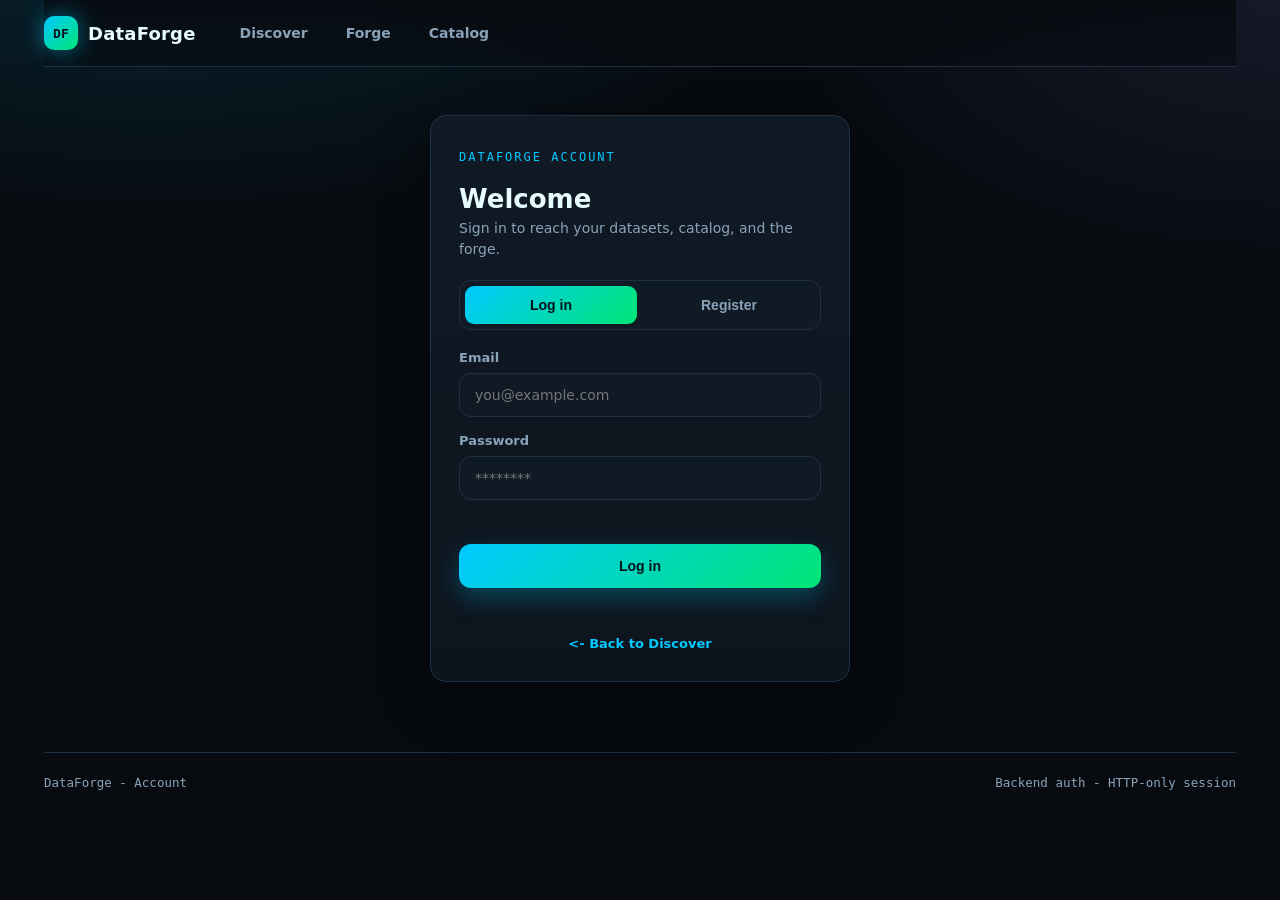
==== frontend/auth.html @ 7d5e1d40 "Add auth vault teams and provider credentials" ====
<!doctype html>
<html lang="en">
  <head>
    <meta charset="utf-8" />
    <meta name="viewport" content="width=device-width, initial-scale=1" />
    <title>DataForge - Sign in</title>
    <meta name="description" content="Sign in or create a DataForge account to forge and manage your own datasets." />
    <meta name="dataforge-api-base" content="http://127.0.0.1:8000" />
    <link rel="stylesheet" href="styles.css" />
  </head>
  <body data-page="auth">
    <div class="app-shell">
      <header class="topbar">
        <a class="brand" href="index.html" aria-label="DataForge home">
          <span class="brand-mark" aria-hidden="true">DF</span><span>DataForge</span>
        </a>
        <nav class="nav" aria-label="Primary">
          <a href="index.html">Discover</a>
          <a href="forge.html">Forge</a>
          <a href="catalog.html">Catalog</a>
        </nav>
        <div class="account" id="accountBox"></div>
      </header>

      <main>
        <section class="auth-wrap">
          <div class="auth-card">
            <span class="eyebrow">DataForge account</span>
            <h1 class="auth-title">Welcome</h1>
            <p class="auth-subtitle" id="authSubtitle"></p>

            <div class="auth-tabs" role="tablist" aria-label="Authentication mode">
              <button class="auth-tab" id="tabLogin" type="button" role="tab" aria-pressed="true">Log in</button>
              <button class="auth-tab" id="tabRegister" type="button" role="tab" aria-pressed="false">Register</button>
            </div>

            <form class="auth-form" id="authForm" novalidate>
              <div class="field">
                <label for="authEmail">Email</label>
                <input id="authEmail" type="email" autocomplete="username" placeholder="you@example.com" />
              </div>
              <div class="field">
                <label for="authPassword">Password</label>
                <input id="authPassword" type="password" autocomplete="current-password" placeholder="********" />
              </div>
              <p class="auth-hint" id="authHint"></p>
              <button class="button primary auth-submit" id="authSubmit" type="submit">Log in</button>
              <p class="auth-message" id="authMessage" role="status"></p>
            </form>

            <p class="auth-foot"><a href="index.html"><- Back to Discover</a></p>
          </div>
        </section>
      </main>

      <footer class="foot">
        <span>DataForge - Account</span>
        <span>Backend auth - HTTP-only session</span>
      </footer>
    </div>

    <div class="toast" id="toast" role="status"></div>
    <script src="config.js"></script>
    <script src="api-client.js"></script>
    <script src="app.js" defer></script>
  </body>
</html>
---- frontend/styles.css ----
:root {
  --bg: #070b10;
  --bg-soft: #0d141d;
  --panel: #101a25;
  --panel-2: #142231;
  --border: #1e3043;
  --text: #e6fbff;
  --muted: #8aa3b8;
  --cyan: #00c9ff;
  --teal: #2c5364;
  --green: #00e676;
  --violet: #a78bfa;
  --red: #ff5252;
  --amber: #fbbf24;
  --radius: 16px;
  --shadow: 0 18px 50px rgba(0, 0, 0, 0.45);
  --font: "Inter", "Segoe UI", system-ui, -apple-system, sans-serif;
  --mono: "JetBrains Mono", ui-monospace, "SFMono-Regular", Menlo, monospace;
}

* { box-sizing: border-box; }

html, body { margin: 0; padding: 0; }

body {
  font-family: var(--font);
  color: var(--text);
  background:
    radial-gradient(1100px 520px at 12% -10%, rgba(0, 201, 255, 0.14), transparent 60%),
    radial-gradient(900px 500px at 100% 0%, rgba(167, 139, 250, 0.10), transparent 55%),
    var(--bg);
  min-height: 100vh;
  -webkit-font-smoothing: antialiased;
}

a { color: inherit; text-decoration: none; }
.sr-only { position: absolute; width: 1px; height: 1px; overflow: hidden; clip: rect(0 0 0 0); }

/* ---------- shell ---------- */
.app-shell { max-width: 1240px; margin: 0 auto; padding: 0 24px 80px; }

.topbar {
  position: sticky; top: 0; z-index: 30;
  display: flex; align-items: center; gap: 20px;
  padding: 16px 0; margin-bottom: 8px;
  backdrop-filter: blur(14px);
  background: linear-gradient(180deg, rgba(7, 11, 16, 0.92), rgba(7, 11, 16, 0.55));
  border-bottom: 1px solid var(--border);
}
.brand { display: flex; align-items: center; gap: 10px; font-weight: 700; font-size: 18px; letter-spacing: 0.2px; }
.brand-mark {
  display: grid; place-items: center; width: 34px; height: 34px; border-radius: 10px;
  font-family: var(--mono); font-size: 13px; font-weight: 800; color: #03121a;
  background: linear-gradient(135deg, var(--cyan), var(--green));
  box-shadow: 0 0 22px rgba(0, 201, 255, 0.5);
}
.nav { display: flex; gap: 6px; margin-left: 8px; }
.nav a {
  position: relative; padding: 9px 16px; border-radius: 10px; color: var(--muted);
  font-weight: 600; font-size: 14px; transition: 0.18s;
}
.nav a:hover { color: var(--text); background: var(--panel); }
.nav a[aria-current="page"] {
  color: var(--text); background: var(--panel-2);
  box-shadow: inset 0 0 0 1px var(--border);
}
.nav a[aria-current="page"]::after {
  content: ""; position: absolute; left: 16px; right: 16px; bottom: 4px; height: 2px; border-radius: 2px;
  background: linear-gradient(90deg, var(--cyan), var(--violet));
}
.provider {
  margin-left: auto; font-family: var(--mono); font-size: 12px; font-weight: 600;
  padding: 8px 14px; border-radius: 999px; cursor: default;
  border: 1px solid var(--border); color: var(--muted); background: var(--panel);
}
.provider[data-mode="live"] { color: #03121a; background: linear-gradient(135deg, var(--green), var(--cyan)); border-color: transparent; }

/* ---------- hero ---------- */
.page-head { padding: 34px 0 18px; }
.eyebrow {
  display: inline-block; font-family: var(--mono); font-size: 12px; letter-spacing: 2px;
  text-transform: uppercase; color: var(--cyan); margin-bottom: 12px;
}
.page-head h1 { margin: 0 0 10px; font-size: clamp(28px, 4vw, 44px); line-height: 1.06; }
.page-head h1 em { font-style: normal; background: linear-gradient(120deg, var(--cyan), var(--violet)); -webkit-background-clip: text; background-clip: text; color: transparent; }
.page-head p { margin: 0; max-width: 720px; color: var(--muted); font-size: 16px; line-height: 1.6; }

/* ---------- search + intensity ---------- */
.cmdbar { display: flex; gap: 10px; margin: 22px 0 14px; flex-wrap: wrap; }
.cmdbar input[type="search"], .cmdbar input[type="text"] {
  flex: 1; min-width: 260px; padding: 15px 18px; font-size: 15px;
  color: var(--text); background: var(--panel); border: 1px solid var(--border); border-radius: 12px;
  outline: none; transition: 0.18s;
}
.cmdbar input:focus { border-color: var(--cyan); box-shadow: 0 0 0 3px rgba(0, 201, 255, 0.18); }

.button {
  display: inline-flex; align-items: center; justify-content: center; gap: 8px;
  padding: 14px 22px; font-size: 14px; font-weight: 700; border-radius: 12px; cursor: pointer;
  border: 1px solid var(--border); background: var(--panel-2); color: var(--text); transition: 0.18s;
}
.button:hover { transform: translateY(-1px); }
.button.primary { border: none; color: #03121a; background: linear-gradient(135deg, var(--cyan), var(--green)); box-shadow: 0 10px 26px rgba(0, 201, 255, 0.28); }
.button.ghost { background: transparent; color: var(--muted); }
.button:disabled { opacity: 0.55; cursor: not-allowed; transform: none; }

.intensity { margin: 6px 0 8px; }
.intensity-label { display: flex; align-items: center; gap: 8px; font-size: 13px; color: var(--muted); margin-bottom: 10px; font-weight: 600; }
.intensity-label b { color: var(--text); }
.intensity-track {
  display: grid; grid-template-columns: repeat(5, 1fr); gap: 8px;
  background: var(--panel); border: 1px solid var(--border); border-radius: 14px; padding: 6px;
}
.intensity-step {
  border: none; cursor: pointer; padding: 12px 8px; border-radius: 10px;
  font-weight: 700; font-size: 13px; color: var(--muted); background: transparent; transition: 0.16s;
  display: flex; flex-direction: column; align-items: center; gap: 6px;
}
.intensity-step .dots { display: flex; gap: 3px; }
.intensity-step .dots i { width: 6px; height: 6px; border-radius: 50%; background: var(--border); display: block; }
.intensity-step:hover { color: var(--text); }
.intensity-step[aria-pressed="true"] { color: #03121a; }
.intensity-step[data-level="easy"][aria-pressed="true"] { background: linear-gradient(135deg, #4ade80, #22d3ee); }
.intensity-step[data-level="medium"][aria-pressed="true"] { background: linear-gradient(135deg, #22d3ee, #00c9ff); }
.intensity-step[data-level="hard"][aria-pressed="true"] { background: linear-gradient(135deg, #fbbf24, #f97316); }
.intensity-step[data-level="very_hard"][aria-pressed="true"] { background: linear-gradient(135deg, #fb7185, #f43f5e); }
.intensity-step[data-level="intense"][aria-pressed="true"] { background: linear-gradient(135deg, #a78bfa, #f43f5e); }
.intensity-step[aria-pressed="true"] .dots i { background: rgba(3, 18, 26, 0.7); }
.intensity-hint { margin-top: 10px; font-size: 13px; color: var(--muted); min-height: 18px; }
.intensity-hint b { color: var(--cyan); }

.status-line { font-family: var(--mono); font-size: 12.5px; color: var(--muted); margin: 4px 2px 18px; min-height: 16px; }
.chips { display: flex; flex-wrap: wrap; gap: 8px; margin: 6px 0 4px; }
.chip {
  font-size: 12.5px; font-weight: 600; color: var(--muted); cursor: pointer;
  padding: 7px 13px; border-radius: 999px; border: 1px solid var(--border); background: var(--panel); transition: 0.16s;
}
.chip:hover { color: var(--text); border-color: var(--cyan); }

/* ---------- layout grids ---------- */
.split { display: grid; grid-template-columns: 1.15fr 0.85fr; gap: 22px; align-items: start; }
@media (max-width: 920px) { .split { grid-template-columns: 1fr; } }

.results { display: flex; flex-direction: column; gap: 14px; }
.card-grid { display: grid; grid-template-columns: repeat(auto-fill, minmax(280px, 1fr)); gap: 16px; }

.result-card, .catalog-card, .panel {
  background: linear-gradient(180deg, var(--panel), var(--bg-soft));
  border: 1px solid var(--border); border-radius: var(--radius); padding: 18px 20px;
  box-shadow: var(--shadow); transition: 0.18s;
}
.result-card { cursor: pointer; }
.result-card:hover { border-color: var(--cyan); transform: translateY(-2px); }
.result-card.active { border-color: var(--cyan); box-shadow: 0 0 0 1px var(--cyan), var(--shadow); }
.result-top { display: flex; justify-content: space-between; gap: 14px; align-items: flex-start; }
.result-card h3, .catalog-card h3 { margin: 0 0 6px; font-size: 16px; }
.result-card p, .catalog-card p { margin: 0; color: var(--muted); font-size: 13.5px; line-height: 1.5; }
.score {
  flex-shrink: 0; font-family: var(--mono); font-weight: 800; font-size: 15px; color: #03121a;
  padding: 6px 11px; border-radius: 10px; background: linear-gradient(135deg, var(--cyan), var(--green));
}
.meta-row { display: flex; flex-wrap: wrap; gap: 12px; margin-top: 14px; font-size: 12.5px; color: var(--muted); font-family: var(--mono); }
.tag { padding: 4px 10px; border-radius: 999px; background: var(--panel-2); border: 1px solid var(--border); color: var(--text); font-family: var(--font); }
.diff-badge {
  display: inline-flex; align-items: center; gap: 6px; font-size: 11.5px; font-weight: 700; font-family: var(--font);
  padding: 4px 10px; border-radius: 999px; border: 1px solid var(--border);
}
.diff-easy { color: #4ade80; border-color: rgba(74, 222, 128, 0.4); }
.diff-medium { color: #22d3ee; border-color: rgba(34, 211, 238, 0.4); }
.diff-hard { color: #fbbf24; border-color: rgba(251, 191, 36, 0.4); }
.diff-very_hard { color: #fb7185; border-color: rgba(251, 113, 133, 0.4); }
.diff-intense { color: #a78bfa; border-color: rgba(167, 139, 250, 0.4); }

/* ---------- detail panel + tabs ---------- */
.panel.detail { position: sticky; top: 84px; }
.tabs { display: flex; flex-wrap: wrap; gap: 6px; margin: 16px 0; }
.tab {
  padding: 8px 14px; border-radius: 9px; font-size: 13px; font-weight: 600; text-transform: capitalize;
  cursor: pointer; border: 1px solid var(--border); background: transparent; color: var(--muted); transition: 0.16s;
}
.tab:hover { color: var(--text); }
.tab.active { color: #03121a; background: linear-gradient(135deg, var(--cyan), var(--green)); border-color: transparent; }
.detail-section { padding: 14px 0; border-top: 1px solid var(--border); }
.detail-section:first-of-type { border-top: none; }
.detail-section h4 { margin: 0 0 10px; font-size: 13px; text-transform: uppercase; letter-spacing: 1px; color: var(--cyan); }
.metric-grid { display: grid; grid-template-columns: repeat(2, 1fr); gap: 12px; }
.metric { background: var(--panel-2); border: 1px solid var(--border); border-radius: 12px; padding: 12px 14px; }
.metric span { display: block; font-size: 12px; color: var(--muted); margin-bottom: 5px; }
.metric strong { font-size: 18px; font-family: var(--mono); }
.schema-list { display: flex; flex-direction: column; gap: 8px; }
.schema-row { display: flex; justify-content: space-between; padding: 9px 13px; border-radius: 10px; background: var(--panel-2); border: 1px solid var(--border); font-size: 13px; }
.schema-row strong { font-family: var(--mono); color: var(--cyan); }
.artifact-links { display: flex; flex-direction: column; gap: 8px; font-size: 13.5px; }
.artifact-links a { color: var(--cyan); font-weight: 600; }

/* ---------- upload / forge ---------- */
.dropzone {
  border: 1.5px dashed var(--border); border-radius: var(--radius); padding: 40px 24px; text-align: center;
  background: var(--panel); transition: 0.18s; cursor: pointer;
}
.dropzone:hover, .dropzone.dragover { border-color: var(--cyan); background: var(--panel-2); }
.dropzone h3 { margin: 0 0 6px; }
.dropzone p { margin: 0; color: var(--muted); font-size: 13.5px; }
.dropzone input { display: none; }
.field { margin: 16px 0; }
.field label { display: block; font-size: 13px; font-weight: 600; color: var(--muted); margin-bottom: 8px; }
.field textarea {
  width: 100%; min-height: 84px; resize: vertical; padding: 13px 15px; font-family: var(--font); font-size: 14px;
  color: var(--text); background: var(--panel); border: 1px solid var(--border); border-radius: 12px; outline: none;
}
.field textarea:focus { border-color: var(--cyan); }
.stepper { display: flex; flex-wrap: wrap; gap: 8px; margin: 18px 0; }
.stepper div {
  flex: 1; min-width: 90px; text-align: center; font-size: 11.5px; font-weight: 600; color: var(--muted);
  padding: 10px 8px; border-radius: 10px; border: 1px solid var(--border); background: var(--panel); transition: 0.2s;
}
.stepper div.active { color: var(--text); border-color: var(--cyan); }
.stepper div.done { color: #03121a; background: linear-gradient(135deg, var(--green), var(--cyan)); border-color: transparent; }
.hero-actions { display: flex; flex-wrap: wrap; gap: 10px; margin-top: 16px; }

/* ---------- states ---------- */
.empty-state { text-align: center; color: var(--muted); padding: 40px 20px; }
.empty-state h3 { color: var(--text); margin: 0 0 8px; }
.skeleton { height: 96px; border-radius: var(--radius); border: 1px solid var(--border); background: linear-gradient(100deg, var(--panel) 30%, var(--panel-2) 50%, var(--panel) 70%); background-size: 200% 100%; animation: shimmer 1.3s infinite; }
@keyframes shimmer { from { background-position: 200% 0; } to { background-position: -200% 0; } }
.error { color: var(--red); }

/* ---------- toast ---------- */
.toast {
  position: fixed; bottom: 24px; left: 50%; transform: translateX(-50%) translateY(20px);
  background: var(--panel-2); border: 1px solid var(--border); color: var(--text); padding: 12px 20px;
  border-radius: 12px; font-size: 13.5px; box-shadow: var(--shadow); opacity: 0; pointer-events: none; transition: 0.25s; z-index: 50;
}
.toast.show { opacity: 1; transform: translateX(-50%) translateY(0); }
.toast.error { border-color: var(--red); color: #ffd9d9; }

/* ---------- footer ---------- */
.foot { margin-top: 50px; padding-top: 22px; border-top: 1px solid var(--border); color: var(--muted); font-size: 12.5px; font-family: var(--mono); display: flex; justify-content: space-between; flex-wrap: wrap; gap: 10px; }

/* ---------- account control (navbar) ---------- */
.account { display: flex; align-items: center; gap: 10px; margin-left: auto; }
.account-email { font-size: 12.5px; color: var(--muted); font-family: var(--mono); max-width: 180px; overflow: hidden; text-overflow: ellipsis; white-space: nowrap; }
.account-btn { padding: 9px 14px; font-size: 13px; }

/* ---------- auth page ---------- */
.auth-wrap { display: grid; place-items: center; padding: 40px 0 20px; }
.auth-card {
  width: 100%; max-width: 420px; padding: 30px 28px;
  background: linear-gradient(180deg, var(--panel), var(--bg-soft));
  border: 1px solid var(--border); border-radius: var(--radius); box-shadow: var(--shadow);
}
.auth-title { margin: 8px 0 4px; font-size: 26px; }
.auth-subtitle { margin: 0 0 20px; color: var(--muted); font-size: 14px; line-height: 1.5; min-height: 21px; }
.auth-tabs {
  display: grid; grid-template-columns: 1fr 1fr; gap: 6px; margin-bottom: 20px; padding: 5px;
  background: var(--panel); border: 1px solid var(--border); border-radius: 12px;
}
.auth-tab {
  border: none; cursor: pointer; padding: 11px 8px; border-radius: 9px;
  font-weight: 700; font-size: 14px; color: var(--muted); background: transparent; transition: 0.16s;
}
.auth-tab:hover { color: var(--text); }
.auth-tab[aria-pressed="true"] { color: #03121a; background: linear-gradient(135deg, var(--cyan), var(--green)); }
.auth-form .field { margin: 0 0 16px; }
.field input[type="email"], .field input[type="password"], .field input[type="text"] {
  width: 100%; padding: 13px 15px; font-family: var(--font); font-size: 14px;
  color: var(--text); background: var(--panel); border: 1px solid var(--border); border-radius: 12px;
  outline: none; transition: 0.18s;
}
.field input:focus { border-color: var(--cyan); box-shadow: 0 0 0 3px rgba(0, 201, 255, 0.18); }
.auth-hint { margin: -4px 2px 14px; font-size: 12.5px; color: var(--muted); min-height: 14px; }
.auth-submit { width: 100%; margin-top: 4px; }
.auth-message { margin: 14px 2px 0; font-size: 13px; min-height: 16px; color: var(--muted); font-family: var(--mono); }
.auth-message.error { color: var(--red); }
.auth-message.ok { color: var(--green); }
.auth-foot { margin: 18px 0 0; text-align: center; font-size: 13px; }
.auth-foot a { color: var(--cyan); font-weight: 600; }

/* ---------- account link + provider settings (vault) ---------- */
.account-link {
  font-size: 13px;
  font-weight: 600;
  color: var(--muted);
  padding: 9px 6px;
  text-decoration: none;
}
.account-link:hover { color: var(--text); }

.provider-grid {
  display: grid;
  grid-template-columns: repeat(auto-fill, minmax(320px, 1fr));
  gap: 16px;
  align-items: start;
}
.provider-card { display: flex; flex-direction: column; }
.provider-head {
  display: flex;
  align-items: flex-start;
  justify-content: space-between;
  gap: 12px;
  margin-bottom: 6px;
}
.provider-head h3 { margin: 0 0 2px; font-size: 16px; }
.provider-sub {
  margin: 0;
  font-size: 12px;
  color: var(--muted);
  font-family: var(--mono, monospace);
}
.pill {
  font-size: 11.5px;
  font-weight: 700;
  padding: 4px 10px;
  border-radius: 999px;
  border: 1px solid var(--border);
  color: var(--muted);
  white-space: nowrap;
}
.pill.ok {
  color: #03121a;
  background: linear-gradient(135deg, var(--green), var(--cyan));
  border-color: transparent;
}
.security-note { margin-bottom: 20px; }
.security-note strong { color: var(--text); }
.security-note p { margin: 8px 0 0; color: var(--muted); font-size: 13.5px; line-height: 1.5; }

/* ====================================================================== */
/* TEAMS PAGE                                                             */
/* ====================================================================== */
.teams-layout { display: grid; grid-template-columns: 320px 1fr; gap: 22px; align-items: start; }
@media (max-width: 920px) { .teams-layout { grid-template-columns: 1fr; } }

/* sidebar */
.team-sidebar { position: sticky; top: 84px; display: flex; flex-direction: column; gap: 14px; }
.team-create { display: flex; flex-direction: column; gap: 10px; }
.team-create .field { margin: 0; }
.team-create .button { width: 100%; }
.team-list { display: flex; flex-direction: column; gap: 8px; margin-top: 4px; }
.team-empty { color: var(--muted); font-size: 13.5px; line-height: 1.6; text-align: center; padding: 22px 12px; border: 1px dashed var(--border); border-radius: 12px; }
.team-empty.error { color: var(--red); border-color: var(--red); }
.team-item {
  position: relative; display: flex; align-items: center; gap: 12px; width: 100%; text-align: left;
  padding: 12px 14px; border-radius: 13px; cursor: pointer; transition: 0.16s;
  border: 1px solid var(--border); background: var(--panel); color: var(--text);
}
.team-item:hover { transform: translateY(-1px); border-color: var(--cyan); background: var(--panel-2); }
.team-item.active { border-color: transparent; box-shadow: inset 0 0 0 1.5px var(--cyan), 0 8px 22px rgba(0, 201, 255, 0.16); background: var(--panel-2); }
.team-item.active::before { content: ""; position: absolute; left: 0; top: 12px; bottom: 12px; width: 3px; border-radius: 3px; background: linear-gradient(180deg, var(--cyan), var(--violet)); }
.team-avatar {
  flex-shrink: 0; display: grid; place-items: center; width: 40px; height: 40px; border-radius: 12px;
  font-family: var(--mono); font-weight: 800; font-size: 14px; color: #03121a;
  background: linear-gradient(135deg, var(--cyan), var(--violet)); box-shadow: 0 0 16px rgba(0, 201, 255, 0.28);
}
.team-item-main { display: flex; flex-direction: column; gap: 2px; min-width: 0; }
.team-item-name { font-weight: 700; font-size: 14.5px; overflow: hidden; text-overflow: ellipsis; white-space: nowrap; }
.team-item-sub { font-size: 12px; color: var(--muted); font-family: var(--mono); }
.team-dot { margin-left: auto; width: 8px; height: 8px; border-radius: 50%; background: var(--amber); box-shadow: 0 0 10px var(--amber); flex-shrink: 0; }

/* detail */
.team-detail { display: flex; flex-direction: column; gap: 8px; min-height: 320px; }
.team-detail-head { display: flex; align-items: center; gap: 16px; padding-bottom: 18px; border-bottom: 1px solid var(--border); }
.team-hero-avatar {
  flex-shrink: 0; display: grid; place-items: center; width: 58px; height: 58px; border-radius: 16px;
  font-family: var(--mono); font-weight: 800; font-size: 20px; color: #03121a;
  background: linear-gradient(135deg, var(--cyan), var(--violet)); box-shadow: 0 10px 26px rgba(0, 201, 255, 0.3);
}
.team-detail-title { display: flex; flex-direction: column; gap: 7px; min-width: 0; }
.team-detail-title h2 { margin: 0; font-size: 22px; }
.team-detail-meta { display: flex; align-items: center; gap: 10px; flex-wrap: wrap; }
.team-detail-head .danger { margin-left: auto; color: var(--red); border-color: rgba(255, 82, 82, 0.4); }
.team-detail-head .danger:hover { background: rgba(255, 82, 82, 0.12); }
.muted-mono { font-family: var(--mono); font-size: 12px; color: var(--muted); }

.team-section { padding-top: 18px; }
.section-title { display: flex; align-items: baseline; justify-content: space-between; gap: 12px; margin-bottom: 14px; flex-wrap: wrap; }
.section-title h3 { margin: 0; font-size: 13px; text-transform: uppercase; letter-spacing: 1px; color: var(--cyan); }

/* role badges */
.role-badge {
  display: inline-flex; align-items: center; font-size: 11px; font-weight: 800; letter-spacing: 0.4px;
  text-transform: uppercase; padding: 4px 10px; border-radius: 999px; border: 1px solid var(--border);
}
.role-owner { color: var(--amber); border-color: rgba(251, 191, 36, 0.45); background: rgba(251, 191, 36, 0.08); }
.role-admin { color: var(--cyan); border-color: rgba(0, 201, 255, 0.45); background: rgba(0, 201, 255, 0.08); }
.role-member { color: var(--green); border-color: rgba(0, 230, 118, 0.4); background: rgba(0, 230, 118, 0.07); }
.role-viewer { color: var(--muted); }

/* roster */
.roster { display: flex; flex-direction: column; gap: 8px; }
.member-row { display: flex; align-items: center; gap: 12px; padding: 10px 12px; border-radius: 12px; border: 1px solid var(--border); background: var(--panel-2); }
.member-avatar {
  flex-shrink: 0; display: grid; place-items: center; width: 32px; height: 32px; border-radius: 9px;
  font-family: var(--mono); font-weight: 700; font-size: 12px; color: var(--text);
  background: var(--panel); border: 1px solid var(--border);
}
.member-id { flex: 1; min-width: 0; font-size: 13.5px; overflow: hidden; text-overflow: ellipsis; white-space: nowrap; }
.you-tag { font-size: 10.5px; font-weight: 700; color: var(--cyan); border: 1px solid rgba(0,201,255,0.4); border-radius: 999px; padding: 1px 7px; margin-left: 4px; }
.member-actions { display: flex; align-items: center; gap: 8px; flex-shrink: 0; }

/* inputs shared by member-add + share-composer */
.role-select, .member-add select, .member-add input, .share-composer select, .share-composer input {
  font-family: var(--font); font-size: 13px; color: var(--text);
  background: var(--panel); border: 1px solid var(--border); border-radius: 10px; padding: 9px 11px; outline: none; transition: 0.16s;
}
.role-select { padding: 6px 9px; font-size: 12.5px; }
.role-select:focus, .member-add input:focus, .member-add select:focus, .share-composer input:focus, .share-composer select:focus {
  border-color: var(--cyan); box-shadow: 0 0 0 3px rgba(0, 201, 255, 0.16);
}
.icon-btn {
  flex-shrink: 0; display: grid; place-items: center; width: 28px; height: 28px; border-radius: 8px; cursor: pointer;
  font-size: 17px; line-height: 1; color: var(--muted); background: transparent; border: 1px solid var(--border); transition: 0.16s;
}
.icon-btn:hover { color: var(--red); border-color: var(--red); background: rgba(255, 82, 82, 0.1); }

.member-add { display: grid; grid-template-columns: 1fr 130px auto; gap: 8px; margin-top: 12px; }
.member-add input { width: 100%; }
@media (max-width: 560px) { .member-add { grid-template-columns: 1fr; } }

/* shares */
.share-composer { display: grid; grid-template-columns: 130px 1fr 110px auto; gap: 8px; margin-bottom: 14px; }
.share-composer input { width: 100%; }
@media (max-width: 640px) { .share-composer { grid-template-columns: 1fr 1fr; } }
.share-list { display: flex; flex-direction: column; gap: 8px; }
.share-empty { color: var(--muted); font-size: 13px; padding: 14px; text-align: center; border: 1px dashed var(--border); border-radius: 12px; }
.share-note { font-size: 12.5px; line-height: 1.6; }
.share-note code { font-family: var(--mono); color: var(--cyan); background: var(--panel-2); padding: 1px 6px; border-radius: 6px; }
.share-row { display: flex; align-items: center; gap: 10px; padding: 9px 12px; border-radius: 11px; border: 1px solid var(--border); background: var(--panel-2); }
.share-type {
  flex-shrink: 0; font-family: var(--mono); font-size: 11px; font-weight: 700; text-transform: uppercase; letter-spacing: 0.5px;
  padding: 3px 9px; border-radius: 7px; border: 1px solid var(--border);
}
.share-dataset { color: var(--cyan); border-color: rgba(0,201,255,0.4); }
.share-project { color: var(--violet); border-color: rgba(167,139,250,0.4); }
.share-run { color: var(--green); border-color: rgba(0,230,118,0.4); }
.share-id { flex: 1; min-width: 0; font-family: var(--mono); font-size: 12.5px; overflow: hidden; text-overflow: ellipsis; white-space: nowrap; }
.perm-badge { flex-shrink: 0; font-size: 11px; font-weight: 700; text-transform: uppercase; padding: 3px 9px; border-radius: 999px; border: 1px solid var(--border); }
.perm-view { color: var(--muted); }
.perm-edit { color: var(--amber); border-color: rgba(251,191,36,0.4); }
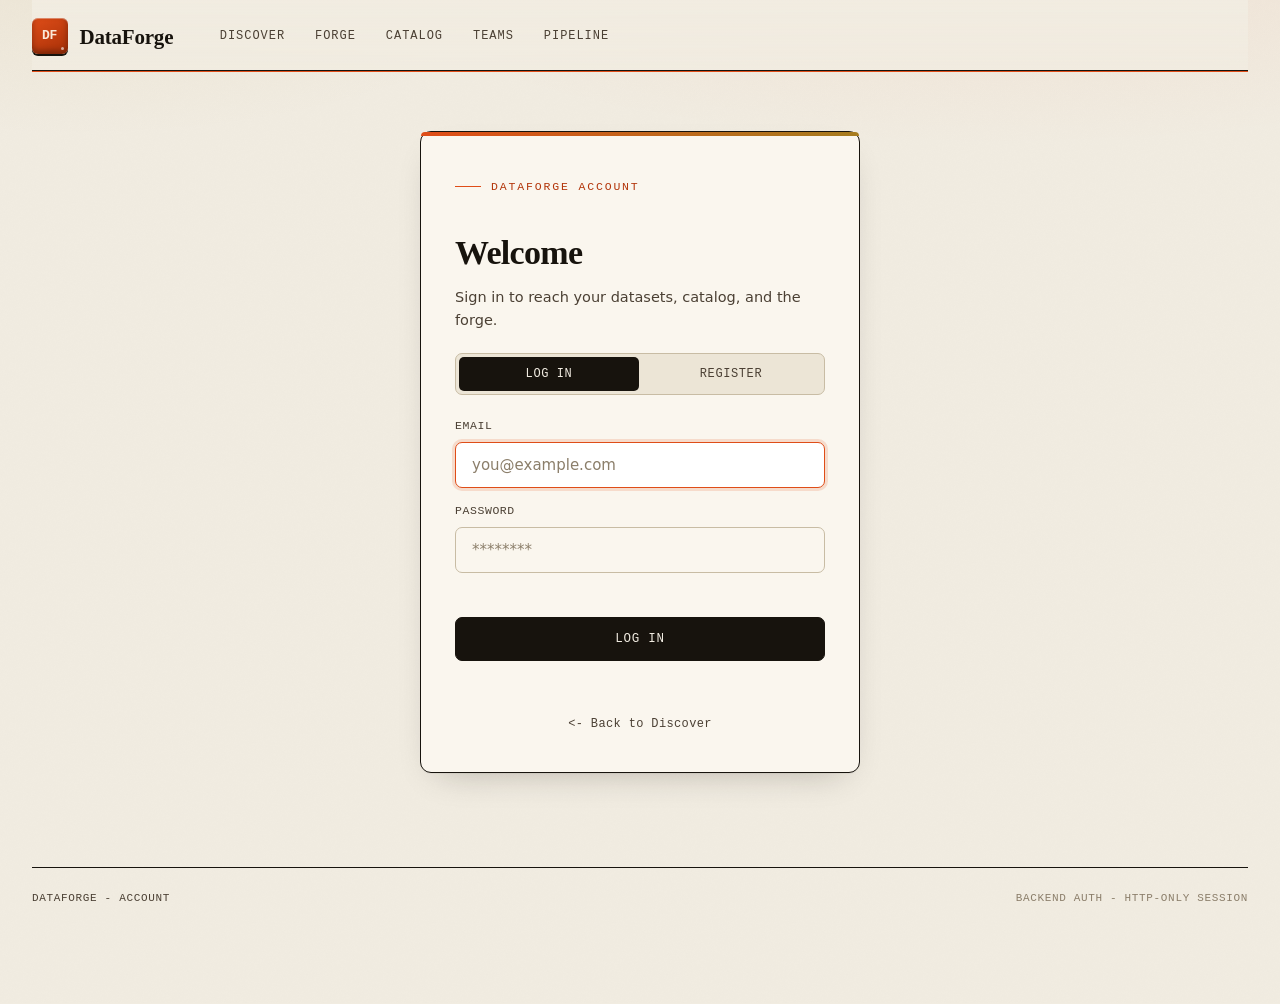
==== commit eff4613b: "Security and runtime hardening" ====
--- a/frontend/auth.html
+++ b/frontend/auth.html
@@ -18,6 +18,8 @@
           <a href="index.html">Discover</a>
           <a href="forge.html">Forge</a>
           <a href="catalog.html">Catalog</a>
+          <a href="teams.html">Teams</a>
+          <a href="pipeline.html">Pipeline</a>
         </nav>
         <div class="account" id="accountBox"></div>
       </header>
@@ -48,7 +50,7 @@
               <p class="auth-message" id="authMessage" role="status"></p>
             </form>
 
-            <p class="auth-foot"><a href="index.html"><- Back to Discover</a></p>
+            <p class="auth-foot"><a href="index.html">&lt;- Back to Discover</a></p>
           </div>
         </section>
       </main>
--- a/frontend/styles.css
+++ b/frontend/styles.css
@@ -1,418 +1,481 @@
+/* ====================================================================== *
+   DATAFORGE - "Forge Atelier" identity
+   Editorial + industrial. Warm paper, ink, molten ember, brass.
+   High-contrast display serif (Fraunces) + grotesque UI + mono data.
+   A deliberate break from the dark-neon "AI dashboard" template.
+ * ====================================================================== */
+
+/* Fonts are NOT fetched from the network (offline-friendly). The names below
+   are used only if present on the system or self-hosted via @font-face; each
+   stack degrades gracefully to high-quality system fonts.
+   To get the exact display look, drop self-hosted woff2 files in /frontend/fonts
+   and add @font-face rules here - no markup changes required. */
+
 :root {
-  --bg: #070b10;
-  --bg-soft: #0d141d;
-  --panel: #101a25;
-  --panel-2: #142231;
-  --border: #1e3043;
-  --text: #e6fbff;
-  --muted: #8aa3b8;
-  --cyan: #00c9ff;
-  --teal: #2c5364;
-  --green: #00e676;
-  --violet: #a78bfa;
-  --red: #ff5252;
-  --amber: #fbbf24;
-  --radius: 16px;
-  --shadow: 0 18px 50px rgba(0, 0, 0, 0.45);
-  --font: "Inter", "Segoe UI", system-ui, -apple-system, sans-serif;
-  --mono: "JetBrains Mono", ui-monospace, "SFMono-Regular", Menlo, monospace;
+  /* surfaces */
+  --paper: #f1ece1;          /* warm bone canvas */
+  --paper-2: #faf6ee;        /* raised card */
+  --paper-3: #ece5d6;        /* sunken / track */
+  --ink: #17130d;            /* near-black, warm */
+  --ink-2: #2a2218;
+  --ink-soft: #4b4034;
+  --muted: #8b7e6a;
+  --line: #d9cdb8;           /* hairline */
+  --line-strong: #c8bca4;
+
+  /* brand */
+  --ember: #df4d18;          /* molten orange - primary accent */
+  --ember-deep: #b3360b;
+  --ember-soft: #f3e2d6;
+  --brass: #a67c1f;          /* forged gold - secondary */
+  --brass-soft: #efe3c4;
+  --steel: #211f24;          /* industrial dark block */
+  --steel-2: #2c2a31;
+
+  /* status */
+  --green: #2f7d4f;
+  --green-soft: #dcebe0;
+  --red: #bb3a26;
+  --red-soft: #f3ddd6;
+  --blue: #2f5d7d;
+
+  /* type */
+  --display: "Fraunces", "Iowan Old Style", "Palatino Linotype", "Book Antiqua", Palatino, Georgia, "Times New Roman", serif;
+  --ui: "Space Grotesk", "Segoe UI", system-ui, -apple-system, Roboto, "Helvetica Neue", Arial, sans-serif;
+  --mono: "JetBrains Mono", "Cascadia Code", "Cascadia Mono", Consolas, ui-monospace, "SFMono-Regular", Menlo, monospace;
+
+  /* geometry */
+  --radius: 7px;
+  --radius-lg: 11px;
+  --shadow: 0 1px 0 rgba(23,19,13,.04), 0 14px 34px -18px rgba(23,19,13,.30);
+  --shadow-sm: 0 8px 22px -16px rgba(23,19,13,.45);
+  --ring: 0 0 0 3px rgba(223,77,24,.16);
 }
 
 * { box-sizing: border-box; }
-
 html, body { margin: 0; padding: 0; }
 
 body {
-  font-family: var(--font);
-  color: var(--text);
-  background:
-    radial-gradient(1100px 520px at 12% -10%, rgba(0, 201, 255, 0.14), transparent 60%),
-    radial-gradient(900px 500px at 100% 0%, rgba(167, 139, 250, 0.10), transparent 55%),
-    var(--bg);
+  font-family: var(--ui);
+  color: var(--ink);
+  background-color: var(--paper);
+  /* faint forged-paper grain + a slow ember warmth at the top edge */
+  background-image:
+    radial-gradient(1200px 380px at 78% -8%, rgba(223,77,24,.07), transparent 60%),
+    radial-gradient(900px 360px at 6% -6%, rgba(166,124,31,.07), transparent 55%),
+    url("data:image/svg+xml,%3Csvg xmlns='http://www.w3.org/2000/svg' width='180' height='180'%3E%3Cfilter id='n'%3E%3CfeTurbulence type='fractalNoise' baseFrequency='0.9' numOctaves='2' stitchTiles='stitch'/%3E%3CfeColorMatrix type='saturate' values='0'/%3E%3C/filter%3E%3Crect width='100%25' height='100%25' filter='url(%23n)' opacity='0.025'/%3E%3C/svg%3E");
   min-height: 100vh;
   -webkit-font-smoothing: antialiased;
+  text-rendering: optimizeLegibility;
+  font-size: 15.5px;
+  line-height: 1.55;
 }
 
 a { color: inherit; text-decoration: none; }
+em { font-style: italic; }
 .sr-only { position: absolute; width: 1px; height: 1px; overflow: hidden; clip: rect(0 0 0 0); }
 
-/* ---------- shell ---------- */
-.app-shell { max-width: 1240px; margin: 0 auto; padding: 0 24px 80px; }
+::selection { background: var(--ember); color: #fff; }
+
+input, button, textarea, select { font-family: inherit; }
+
+/* ---------------------------------------------------------------- shell */
+.app-shell {
+  width: min(1680px, calc(100% - clamp(32px, 5vw, 96px)));
+  margin: 0 auto;
+  padding: 0 0 96px;
+}
 
 .topbar {
-  position: sticky; top: 0; z-index: 30;
-  display: flex; align-items: center; gap: 20px;
-  padding: 16px 0; margin-bottom: 8px;
-  backdrop-filter: blur(14px);
-  background: linear-gradient(180deg, rgba(7, 11, 16, 0.92), rgba(7, 11, 16, 0.55));
-  border-bottom: 1px solid var(--border);
-}
-.brand { display: flex; align-items: center; gap: 10px; font-weight: 700; font-size: 18px; letter-spacing: 0.2px; }
+  position: sticky; top: 0; z-index: 40;
+  display: flex; align-items: center; gap: 26px;
+  flex-wrap: wrap;
+  padding: 18px 0 16px;
+  margin-bottom: 30px;
+  background: linear-gradient(180deg, rgba(241,236,225,.96), rgba(241,236,225,.78));
+  backdrop-filter: blur(8px);
+  border-bottom: 1px solid var(--ink);
+  box-shadow: 0 1px 0 0 var(--ember);   /* signature molten hairline under the rule */
+}
+
+.brand { display: flex; align-items: center; gap: 12px; font-family: var(--display); font-weight: 800; font-size: 21px; letter-spacing: -.01em; }
+.brand span:last-child { padding-top: 2px; }
 .brand-mark {
-  display: grid; place-items: center; width: 34px; height: 34px; border-radius: 10px;
-  font-family: var(--mono); font-size: 13px; font-weight: 800; color: #03121a;
-  background: linear-gradient(135deg, var(--cyan), var(--green));
-  box-shadow: 0 0 22px rgba(0, 201, 255, 0.5);
-}
-.nav { display: flex; gap: 6px; margin-left: 8px; }
+  display: grid; place-items: center; width: 36px; height: 36px; border-radius: 6px;
+  font-family: var(--mono); font-size: 13px; font-weight: 700; color: #fbe9d9;
+  background:
+    linear-gradient(150deg, var(--ember) 0%, var(--ember-deep) 78%);
+  box-shadow: inset 0 1px 0 rgba(255,255,255,.35), inset 0 -3px 6px rgba(0,0,0,.35), 0 2px 0 var(--ink);
+  position: relative;
+}
+.brand-mark::after { /* forged rivet */
+  content: ""; position: absolute; right: 4px; bottom: 4px; width: 3px; height: 3px; border-radius: 50%;
+  background: rgba(255,255,255,.6);
+}
+
+.nav { display: flex; gap: 2px; margin-left: 6px; flex-wrap: wrap; }
 .nav a {
-  position: relative; padding: 9px 16px; border-radius: 10px; color: var(--muted);
-  font-weight: 600; font-size: 14px; transition: 0.18s;
-}
-.nav a:hover { color: var(--text); background: var(--panel); }
-.nav a[aria-current="page"] {
-  color: var(--text); background: var(--panel-2);
-  box-shadow: inset 0 0 0 1px var(--border);
-}
-.nav a[aria-current="page"]::after {
-  content: ""; position: absolute; left: 16px; right: 16px; bottom: 4px; height: 2px; border-radius: 2px;
-  background: linear-gradient(90deg, var(--cyan), var(--violet));
-}
+  position: relative; padding: 8px 14px;
+  font-family: var(--mono); font-size: 12px; font-weight: 500; letter-spacing: .08em; text-transform: uppercase;
+  color: var(--ink-soft); transition: color .16s;
+}
+.nav a:hover { color: var(--ink); }
+.nav a::after {
+  content: ""; position: absolute; left: 14px; right: 14px; bottom: 1px; height: 2px;
+  background: var(--ember); transform: scaleX(0); transform-origin: left; transition: transform .2s ease;
+}
+.nav a:hover::after { transform: scaleX(.5); }
+.nav a[aria-current="page"] { color: var(--ink); }
+.nav a[aria-current="page"]::after { transform: scaleX(1); }
+
+/* AI provider status - a forged toggle, not a glowing pill */
 .provider {
-  margin-left: auto; font-family: var(--mono); font-size: 12px; font-weight: 600;
-  padding: 8px 14px; border-radius: 999px; cursor: default;
-  border: 1px solid var(--border); color: var(--muted); background: var(--panel);
-}
-.provider[data-mode="live"] { color: #03121a; background: linear-gradient(135deg, var(--green), var(--cyan)); border-color: transparent; }
-
-/* ---------- hero ---------- */
-.page-head { padding: 34px 0 18px; }
+  margin-left: auto;
+  font-family: var(--mono); font-size: 11px; font-weight: 500; letter-spacing: .07em; text-transform: uppercase;
+  padding: 7px 13px; border-radius: 999px; cursor: pointer;
+  color: var(--ink-soft); background: var(--paper-2);
+  border: 1px solid var(--line-strong); transition: .16s;
+  display: inline-flex; align-items: center; gap: 8px;
+}
+.provider::before { content: ""; width: 7px; height: 7px; border-radius: 50%; background: var(--muted); }
+.provider:hover { border-color: var(--ink); color: var(--ink); }
+.provider[data-mode="live"] { color: var(--ember-deep); border-color: var(--ember); background: var(--ember-soft); }
+.provider[data-mode="live"]::before { background: var(--ember); box-shadow: 0 0 0 3px rgba(223,77,24,.18); }
+.provider[data-mode="offline"]::before { background: var(--muted); }
+
+/* account */
+.account { display: flex; align-items: center; gap: 10px; flex-wrap: wrap; }
+.account-email { font-family: var(--mono); font-size: 12px; color: var(--ink-soft); }
+.account-btn, .account-link {
+  font-family: var(--mono); font-size: 11.5px; letter-spacing: .05em; text-transform: uppercase;
+  padding: 7px 13px; border-radius: var(--radius); cursor: pointer; transition: .16s;
+  border: 1px solid var(--ink); background: var(--ink); color: var(--paper);
+}
+.account-link { background: transparent; color: var(--ink); }
+.account-btn:hover { background: var(--ember); border-color: var(--ember); color: #fff; }
+.account-link:hover { background: var(--ink); color: var(--paper); }
+
+/* ---------------------------------------------------------- page header */
+.page-head { margin: 18px 0 34px; max-width: 920px; }
 .eyebrow {
-  display: inline-block; font-family: var(--mono); font-size: 12px; letter-spacing: 2px;
-  text-transform: uppercase; color: var(--cyan); margin-bottom: 12px;
-}
-.page-head h1 { margin: 0 0 10px; font-size: clamp(28px, 4vw, 44px); line-height: 1.06; }
-.page-head h1 em { font-style: normal; background: linear-gradient(120deg, var(--cyan), var(--violet)); -webkit-background-clip: text; background-clip: text; color: transparent; }
-.page-head p { margin: 0; max-width: 720px; color: var(--muted); font-size: 16px; line-height: 1.6; }
-
-/* ---------- search + intensity ---------- */
-.cmdbar { display: flex; gap: 10px; margin: 22px 0 14px; flex-wrap: wrap; }
-.cmdbar input[type="search"], .cmdbar input[type="text"] {
-  flex: 1; min-width: 260px; padding: 15px 18px; font-size: 15px;
-  color: var(--text); background: var(--panel); border: 1px solid var(--border); border-radius: 12px;
-  outline: none; transition: 0.18s;
-}
-.cmdbar input:focus { border-color: var(--cyan); box-shadow: 0 0 0 3px rgba(0, 201, 255, 0.18); }
-
+  display: inline-flex; align-items: center; gap: 10px;
+  font-family: var(--mono); font-size: 11.5px; font-weight: 500; letter-spacing: .16em; text-transform: uppercase;
+  color: var(--ember-deep); margin-bottom: 18px;
+}
+.eyebrow::before { content: ""; width: 26px; height: 1px; background: var(--ember); display: inline-block; }
+.page-head h1 {
+  font-family: var(--display); font-weight: 800; font-size: clamp(34px, 5vw, 54px);
+  line-height: 1.02; letter-spacing: -.02em; margin: 0 0 16px;
+}
+.page-head h1 em { font-family: var(--display); font-style: italic; font-weight: 500; color: var(--ember); }
+.page-head p { font-size: 16px; color: var(--ink-soft); margin: 0; max-width: 64ch; }
+
+/* ------------------------------------------------------------- buttons */
 .button {
-  display: inline-flex; align-items: center; justify-content: center; gap: 8px;
-  padding: 14px 22px; font-size: 14px; font-weight: 700; border-radius: 12px; cursor: pointer;
-  border: 1px solid var(--border); background: var(--panel-2); color: var(--text); transition: 0.18s;
-}
-.button:hover { transform: translateY(-1px); }
-.button.primary { border: none; color: #03121a; background: linear-gradient(135deg, var(--cyan), var(--green)); box-shadow: 0 10px 26px rgba(0, 201, 255, 0.28); }
-.button.ghost { background: transparent; color: var(--muted); }
-.button:disabled { opacity: 0.55; cursor: not-allowed; transform: none; }
-
-.intensity { margin: 6px 0 8px; }
-.intensity-label { display: flex; align-items: center; gap: 8px; font-size: 13px; color: var(--muted); margin-bottom: 10px; font-weight: 600; }
-.intensity-label b { color: var(--text); }
+  font-family: var(--mono); font-size: 12.5px; font-weight: 500; letter-spacing: .06em; text-transform: uppercase;
+  padding: 12px 20px; border-radius: var(--radius); cursor: pointer; transition: .16s; white-space: nowrap;
+  border: 1px solid var(--ink); background: var(--paper-2); color: var(--ink);
+}
+.button:hover { transform: translateY(-1px); box-shadow: var(--shadow-sm); }
+.button:active { transform: translateY(0); }
+.button.primary {
+  background: var(--ink); color: var(--paper); border-color: var(--ink);
+}
+.button.primary:hover { background: var(--ember); border-color: var(--ember); color: #fff; }
+.button.ghost { background: transparent; }
+.button.ghost:hover { border-color: var(--ember); color: var(--ember-deep); }
+.button.danger, .danger { color: var(--red); border-color: var(--red); background: transparent; }
+.button.danger:hover { background: var(--red); color: #fff; }
+.hero-actions { display: flex; gap: 12px; flex-wrap: wrap; margin-top: 8px; }
+
+/* ------------------------------------------------------ command / search */
+.cmdbar { display: flex; gap: 12px; margin: 0 0 22px; }
+.cmdbar input,
+input[type="search"], input[type="text"], input[type="email"], input[type="password"] {
+  flex: 1; width: 100%;
+  font-size: 15px; color: var(--ink);
+  padding: 13px 16px; border-radius: var(--radius);
+  background: var(--paper-2); border: 1px solid var(--line-strong); outline: none; transition: .16s;
+}
+.cmdbar input::placeholder, input::placeholder { color: var(--muted); }
+input:focus { border-color: var(--ember); box-shadow: var(--ring); background: #fff; }
+
+/* ----------------------------------------------------- search intensity */
+.intensity { margin: 0 0 22px; }
+.intensity-label { font-family: var(--mono); font-size: 12px; letter-spacing: .04em; text-transform: uppercase; color: var(--ink-soft); margin-bottom: 10px; }
+.intensity-label b { color: var(--ember-deep); }
 .intensity-track {
-  display: grid; grid-template-columns: repeat(5, 1fr); gap: 8px;
-  background: var(--panel); border: 1px solid var(--border); border-radius: 14px; padding: 6px;
+  display: grid; grid-template-columns: repeat(5, 1fr); gap: 0;
+  border: 1px solid var(--ink); border-radius: var(--radius); overflow: hidden; background: var(--paper-3);
 }
 .intensity-step {
-  border: none; cursor: pointer; padding: 12px 8px; border-radius: 10px;
-  font-weight: 700; font-size: 13px; color: var(--muted); background: transparent; transition: 0.16s;
-  display: flex; flex-direction: column; align-items: center; gap: 6px;
-}
+  display: flex; flex-direction: column; align-items: center; gap: 7px;
+  padding: 12px 8px; cursor: pointer; border: none; background: transparent;
+  font-family: var(--mono); font-size: 11px; letter-spacing: .05em; text-transform: uppercase; color: var(--muted);
+  border-right: 1px solid var(--line-strong); transition: .16s;
+}
+.intensity-step:last-child { border-right: none; }
+.intensity-step:hover { background: var(--paper-2); color: var(--ink); }
 .intensity-step .dots { display: flex; gap: 3px; }
-.intensity-step .dots i { width: 6px; height: 6px; border-radius: 50%; background: var(--border); display: block; }
-.intensity-step:hover { color: var(--text); }
-.intensity-step[aria-pressed="true"] { color: #03121a; }
-.intensity-step[data-level="easy"][aria-pressed="true"] { background: linear-gradient(135deg, #4ade80, #22d3ee); }
-.intensity-step[data-level="medium"][aria-pressed="true"] { background: linear-gradient(135deg, #22d3ee, #00c9ff); }
-.intensity-step[data-level="hard"][aria-pressed="true"] { background: linear-gradient(135deg, #fbbf24, #f97316); }
-.intensity-step[data-level="very_hard"][aria-pressed="true"] { background: linear-gradient(135deg, #fb7185, #f43f5e); }
-.intensity-step[data-level="intense"][aria-pressed="true"] { background: linear-gradient(135deg, #a78bfa, #f43f5e); }
-.intensity-step[aria-pressed="true"] .dots i { background: rgba(3, 18, 26, 0.7); }
-.intensity-hint { margin-top: 10px; font-size: 13px; color: var(--muted); min-height: 18px; }
-.intensity-hint b { color: var(--cyan); }
-
-.status-line { font-family: var(--mono); font-size: 12.5px; color: var(--muted); margin: 4px 2px 18px; min-height: 16px; }
-.chips { display: flex; flex-wrap: wrap; gap: 8px; margin: 6px 0 4px; }
+.intensity-step .dots i { width: 5px; height: 5px; border-radius: 50%; background: var(--line-strong); transition: .16s; }
+.intensity-step[aria-pressed="true"] { background: var(--ink); color: var(--paper); }
+.intensity-step[aria-pressed="true"] .dots i { background: var(--ember); }
+.intensity-hint { font-size: 13.5px; color: var(--muted); margin: 10px 2px 0; min-height: 1.2em; }
+
+/* ------------------------------------------------------------- chips */
+.chips { display: flex; gap: 8px; flex-wrap: wrap; margin: 0 0 22px; }
 .chip {
-  font-size: 12.5px; font-weight: 600; color: var(--muted); cursor: pointer;
-  padding: 7px 13px; border-radius: 999px; border: 1px solid var(--border); background: var(--panel); transition: 0.16s;
-}
-.chip:hover { color: var(--text); border-color: var(--cyan); }
-
-/* ---------- layout grids ---------- */
-.split { display: grid; grid-template-columns: 1.15fr 0.85fr; gap: 22px; align-items: start; }
-@media (max-width: 920px) { .split { grid-template-columns: 1fr; } }
-
-.results { display: flex; flex-direction: column; gap: 14px; }
-.card-grid { display: grid; grid-template-columns: repeat(auto-fill, minmax(280px, 1fr)); gap: 16px; }
-
-.result-card, .catalog-card, .panel {
-  background: linear-gradient(180deg, var(--panel), var(--bg-soft));
-  border: 1px solid var(--border); border-radius: var(--radius); padding: 18px 20px;
-  box-shadow: var(--shadow); transition: 0.18s;
-}
-.result-card { cursor: pointer; }
-.result-card:hover { border-color: var(--cyan); transform: translateY(-2px); }
-.result-card.active { border-color: var(--cyan); box-shadow: 0 0 0 1px var(--cyan), var(--shadow); }
-.result-top { display: flex; justify-content: space-between; gap: 14px; align-items: flex-start; }
-.result-card h3, .catalog-card h3 { margin: 0 0 6px; font-size: 16px; }
-.result-card p, .catalog-card p { margin: 0; color: var(--muted); font-size: 13.5px; line-height: 1.5; }
+  font-family: var(--mono); font-size: 11.5px; letter-spacing: .03em;
+  padding: 7px 13px; border-radius: 999px; cursor: pointer; transition: .16s;
+  background: transparent; border: 1px solid var(--line-strong); color: var(--ink-soft);
+}
+.chip:hover { border-color: var(--ember); color: var(--ember-deep); background: var(--ember-soft); }
+
+.status-line { font-family: var(--mono); font-size: 12.5px; color: var(--muted); margin: 4px 2px 18px; min-height: 1.2em; }
+
+/* ------------------------------------------------------------- panels */
+.panel {
+  background: var(--paper-2); border: 1px solid var(--line); border-radius: var(--radius-lg);
+  padding: 22px; box-shadow: var(--shadow);
+  min-width: 0;
+}
+.split { display: grid; grid-template-columns: minmax(0, 1.15fr) minmax(320px, .85fr); gap: 20px; align-items: start; }
+@media (max-width: 900px) { .split { grid-template-columns: 1fr; } }
+.results { display: flex; flex-direction: column; gap: 12px; }
+.detail { position: sticky; top: 96px; }
+
+/* result + catalog cards - squared, hairline, top tick */
+.result-card, .catalog-card, .provider-card {
+  position: relative; background: var(--paper-2);
+  border: 1px solid var(--line); border-radius: var(--radius);
+  padding: 18px 18px 16px; cursor: pointer; transition: .16s; overflow: hidden;
+}
+.result-card::before, .catalog-card::before {
+  content: ""; position: absolute; left: 0; top: 0; bottom: 0; width: 3px;
+  background: var(--ink); transform: scaleY(0); transform-origin: top; transition: transform .2s ease;
+}
+.result-card:hover, .catalog-card:hover, .provider-card:hover {
+  border-color: var(--ink); transform: translateY(-2px); box-shadow: var(--shadow);
+}
+.result-card:hover::before, .catalog-card:hover::before,
+.result-card.active::before { background: var(--ember); transform: scaleY(1); }
+.result-card.active { border-color: var(--ember); }
+.result-top { display: flex; align-items: flex-start; justify-content: space-between; gap: 12px; margin-bottom: 6px; }
+.result-card h3, .catalog-card h3 { font-family: var(--display); font-weight: 600; font-size: 18px; margin: 0 0 4px; letter-spacing: -.01em; }
+.result-card p, .catalog-card p { font-size: 13.5px; color: var(--ink-soft); margin: 6px 0 0; }
+
 .score {
-  flex-shrink: 0; font-family: var(--mono); font-weight: 800; font-size: 15px; color: #03121a;
-  padding: 6px 11px; border-radius: 10px; background: linear-gradient(135deg, var(--cyan), var(--green));
-}
-.meta-row { display: flex; flex-wrap: wrap; gap: 12px; margin-top: 14px; font-size: 12.5px; color: var(--muted); font-family: var(--mono); }
-.tag { padding: 4px 10px; border-radius: 999px; background: var(--panel-2); border: 1px solid var(--border); color: var(--text); font-family: var(--font); }
-.diff-badge {
-  display: inline-flex; align-items: center; gap: 6px; font-size: 11.5px; font-weight: 700; font-family: var(--font);
-  padding: 4px 10px; border-radius: 999px; border: 1px solid var(--border);
-}
-.diff-easy { color: #4ade80; border-color: rgba(74, 222, 128, 0.4); }
-.diff-medium { color: #22d3ee; border-color: rgba(34, 211, 238, 0.4); }
-.diff-hard { color: #fbbf24; border-color: rgba(251, 191, 36, 0.4); }
-.diff-very_hard { color: #fb7185; border-color: rgba(251, 113, 133, 0.4); }
-.diff-intense { color: #a78bfa; border-color: rgba(167, 139, 250, 0.4); }
-
-/* ---------- detail panel + tabs ---------- */
-.panel.detail { position: sticky; top: 84px; }
-.tabs { display: flex; flex-wrap: wrap; gap: 6px; margin: 16px 0; }
-.tab {
-  padding: 8px 14px; border-radius: 9px; font-size: 13px; font-weight: 600; text-transform: capitalize;
-  cursor: pointer; border: 1px solid var(--border); background: transparent; color: var(--muted); transition: 0.16s;
-}
-.tab:hover { color: var(--text); }
-.tab.active { color: #03121a; background: linear-gradient(135deg, var(--cyan), var(--green)); border-color: transparent; }
-.detail-section { padding: 14px 0; border-top: 1px solid var(--border); }
-.detail-section:first-of-type { border-top: none; }
-.detail-section h4 { margin: 0 0 10px; font-size: 13px; text-transform: uppercase; letter-spacing: 1px; color: var(--cyan); }
-.metric-grid { display: grid; grid-template-columns: repeat(2, 1fr); gap: 12px; }
-.metric { background: var(--panel-2); border: 1px solid var(--border); border-radius: 12px; padding: 12px 14px; }
-.metric span { display: block; font-size: 12px; color: var(--muted); margin-bottom: 5px; }
-.metric strong { font-size: 18px; font-family: var(--mono); }
-.schema-list { display: flex; flex-direction: column; gap: 8px; }
-.schema-row { display: flex; justify-content: space-between; padding: 9px 13px; border-radius: 10px; background: var(--panel-2); border: 1px solid var(--border); font-size: 13px; }
-.schema-row strong { font-family: var(--mono); color: var(--cyan); }
-.artifact-links { display: flex; flex-direction: column; gap: 8px; font-size: 13.5px; }
-.artifact-links a { color: var(--cyan); font-weight: 600; }
-
-/* ---------- upload / forge ---------- */
+  font-family: var(--mono); font-weight: 700; font-size: 13px;
+  color: var(--ember-deep); white-space: nowrap;
+}
+.meta-row { display: flex; flex-wrap: wrap; gap: 8px 14px; margin-top: 12px; font-family: var(--mono); font-size: 11.5px; color: var(--muted); letter-spacing: .03em; }
+
+/* tags & pills */
+.tag {
+  display: inline-flex; align-items: center; font-family: var(--mono); font-size: 10.5px; letter-spacing: .05em; text-transform: uppercase;
+  padding: 3px 9px; border-radius: 4px; background: var(--paper-3); color: var(--ink-soft); border: 1px solid var(--line-strong);
+}
+.pill {
+  display: inline-flex; align-items: center; gap: 6px; font-family: var(--mono); font-size: 11px; letter-spacing: .04em; text-transform: uppercase;
+  padding: 4px 10px; border-radius: 999px; background: var(--paper-3); color: var(--ink-soft); border: 1px solid var(--line-strong);
+}
+.pill.ok { color: var(--green); border-color: rgba(47,125,79,.4); background: var(--green-soft); }
+
+/* detail sections / schema / metrics */
+.detail-section { padding: 16px 0; border-top: 1px solid var(--line); }
+.detail-section:first-child { border-top: none; padding-top: 0; }
+.section-title { display: flex; align-items: baseline; justify-content: space-between; gap: 12px; margin-bottom: 14px; flex-wrap: wrap; }
+.section-title h3, .detail-section h3 {
+  font-family: var(--mono); font-size: 11.5px; font-weight: 500; letter-spacing: .14em; text-transform: uppercase; color: var(--ember-deep); margin: 0;
+}
+.schema-list { display: flex; flex-direction: column; gap: 6px; }
+.schema-row { display: flex; justify-content: space-between; gap: 10px; font-family: var(--mono); font-size: 12.5px; padding: 7px 10px; background: var(--paper-3); border-radius: 5px; }
+.schema-row span:last-child { color: var(--muted); }
+.metric-grid { display: grid; grid-template-columns: repeat(auto-fit, minmax(110px, 1fr)); gap: 10px; }
+.metric { padding: 12px; border: 1px solid var(--line); border-radius: var(--radius); background: var(--paper); }
+.metric b { display: block; font-family: var(--display); font-size: 24px; font-weight: 800; color: var(--ink); }
+.metric span { font-family: var(--mono); font-size: 10.5px; letter-spacing: .06em; text-transform: uppercase; color: var(--muted); }
+.artifact-links { display: flex; flex-direction: column; gap: 8px; }
+.artifact-links a { font-family: var(--mono); font-size: 12.5px; color: var(--ember-deep); border-bottom: 1px solid transparent; width: fit-content; }
+.artifact-links a:hover { border-color: var(--ember); }
+.source-link {
+  display: inline-flex;
+  width: fit-content;
+  align-items: center;
+  gap: 6px;
+  margin-top: 12px;
+  font-family: var(--mono);
+  font-size: 12px;
+  letter-spacing: .05em;
+  text-transform: uppercase;
+  color: var(--ember-deep);
+  border-bottom: 1px solid var(--ember);
+}
+.source-link::after { content: "open"; font-size: 9px; text-transform: uppercase; letter-spacing: .06em; }
+.source-link:hover { color: var(--ink); border-color: var(--ink); }
+.save-public {
+  margin-top: 12px;
+  padding: 8px 12px;
+  font-size: 11px;
+}
+.detail-save { margin-bottom: 14px; }
+
+/* difficulty badges - brass to ember heat scale */
+.diff-badge { font-family: var(--mono); font-size: 10px; font-weight: 700; letter-spacing: .06em; text-transform: uppercase; padding: 3px 8px; border-radius: 4px; border: 1px solid; }
+.diff-easy { color: var(--green); border-color: rgba(47,125,79,.45); background: var(--green-soft); }
+.diff-medium { color: var(--brass); border-color: rgba(166,124,31,.45); background: var(--brass-soft); }
+.diff-hard { color: #c0631c; border-color: rgba(192,99,28,.45); background: #f6e4d2; }
+.diff-very_hard { color: var(--ember-deep); border-color: rgba(223,77,24,.5); background: var(--ember-soft); }
+.diff-intense { color: #fff; border-color: var(--ember-deep); background: linear-gradient(135deg, var(--ember), var(--ember-deep)); }
+
+/* ----------------------------------------------------------- skeleton */
+.skeleton { position: relative; overflow: hidden; background: var(--paper-3); border-radius: var(--radius); min-height: 84px; border: 1px solid var(--line); }
+.skeleton::after { content: ""; position: absolute; inset: 0; transform: translateX(-100%); background: linear-gradient(90deg, transparent, rgba(255,255,255,.6), transparent); animation: sweep 1.3s infinite; }
+@keyframes sweep { 100% { transform: translateX(100%); } }
+
+.empty-state {
+  text-align: center; padding: 48px 24px; border: 1px dashed var(--line-strong); border-radius: var(--radius-lg);
+  color: var(--muted); background: var(--paper-2);
+}
+.empty-state h3 { font-family: var(--display); color: var(--ink); font-size: 20px; margin: 0 0 6px; }
+.search-warning {
+  text-align: left;
+  border-color: rgba(187, 58, 38, .45);
+}
+.search-warning h3 { color: var(--red); }
+.search-warning ul {
+  margin: 14px 0;
+  padding-left: 18px;
+  color: var(--ink-soft);
+  font-size: 13px;
+}
+
+/* -------------------------------------------------------------- forge */
 .dropzone {
-  border: 1.5px dashed var(--border); border-radius: var(--radius); padding: 40px 24px; text-align: center;
-  background: var(--panel); transition: 0.18s; cursor: pointer;
-}
-.dropzone:hover, .dropzone.dragover { border-color: var(--cyan); background: var(--panel-2); }
-.dropzone h3 { margin: 0 0 6px; }
-.dropzone p { margin: 0; color: var(--muted); font-size: 13.5px; }
-.dropzone input { display: none; }
-.field { margin: 16px 0; }
-.field label { display: block; font-size: 13px; font-weight: 600; color: var(--muted); margin-bottom: 8px; }
+  position: relative;
+  display: block;
+  border: 1.5px dashed var(--line-strong); border-radius: var(--radius-lg); background: var(--paper-2);
+  padding: 44px 24px; text-align: center; cursor: pointer; transition: .16s; color: var(--ink-soft);
+  margin-bottom: 18px;
+  overflow: hidden;
+}
+.dropzone h3 { margin: 0 0 8px; }
+.dropzone p { margin: 0; color: var(--muted); }
+.dropzone input[type="file"] {
+  position: absolute;
+  inset: 0;
+  width: 100%;
+  height: 100%;
+  opacity: 0;
+  cursor: pointer;
+}
+.dropzone:hover { border-color: var(--ink); }
+.dropzone.dragover { border-color: var(--ember); background: var(--ember-soft); color: var(--ember-deep); box-shadow: var(--ring); }
 .field textarea {
-  width: 100%; min-height: 84px; resize: vertical; padding: 13px 15px; font-family: var(--font); font-size: 14px;
-  color: var(--text); background: var(--panel); border: 1px solid var(--border); border-radius: 12px; outline: none;
-}
-.field textarea:focus { border-color: var(--cyan); }
-.stepper { display: flex; flex-wrap: wrap; gap: 8px; margin: 18px 0; }
-.stepper div {
-  flex: 1; min-width: 90px; text-align: center; font-size: 11.5px; font-weight: 600; color: var(--muted);
-  padding: 10px 8px; border-radius: 10px; border: 1px solid var(--border); background: var(--panel); transition: 0.2s;
-}
-.stepper div.active { color: var(--text); border-color: var(--cyan); }
-.stepper div.done { color: #03121a; background: linear-gradient(135deg, var(--green), var(--cyan)); border-color: transparent; }
-.hero-actions { display: flex; flex-wrap: wrap; gap: 10px; margin-top: 16px; }
-
-/* ---------- states ---------- */
-.empty-state { text-align: center; color: var(--muted); padding: 40px 20px; }
-.empty-state h3 { color: var(--text); margin: 0 0 8px; }
-.skeleton { height: 96px; border-radius: var(--radius); border: 1px solid var(--border); background: linear-gradient(100deg, var(--panel) 30%, var(--panel-2) 50%, var(--panel) 70%); background-size: 200% 100%; animation: shimmer 1.3s infinite; }
-@keyframes shimmer { from { background-position: 200% 0; } to { background-position: -200% 0; } }
-.error { color: var(--red); }
-
-/* ---------- toast ---------- */
-.toast {
-  position: fixed; bottom: 24px; left: 50%; transform: translateX(-50%) translateY(20px);
-  background: var(--panel-2); border: 1px solid var(--border); color: var(--text); padding: 12px 20px;
-  border-radius: 12px; font-size: 13.5px; box-shadow: var(--shadow); opacity: 0; pointer-events: none; transition: 0.25s; z-index: 50;
-}
-.toast.show { opacity: 1; transform: translateX(-50%) translateY(0); }
-.toast.error { border-color: var(--red); color: #ffd9d9; }
-
-/* ---------- footer ---------- */
-.foot { margin-top: 50px; padding-top: 22px; border-top: 1px solid var(--border); color: var(--muted); font-size: 12.5px; font-family: var(--mono); display: flex; justify-content: space-between; flex-wrap: wrap; gap: 10px; }
-
-/* ---------- account control (navbar) ---------- */
-.account { display: flex; align-items: center; gap: 10px; margin-left: auto; }
-.account-email { font-size: 12.5px; color: var(--muted); font-family: var(--mono); max-width: 180px; overflow: hidden; text-overflow: ellipsis; white-space: nowrap; }
-.account-btn { padding: 9px 14px; font-size: 13px; }
-
-/* ---------- auth page ---------- */
-.auth-wrap { display: grid; place-items: center; padding: 40px 0 20px; }
-.auth-card {
-  width: 100%; max-width: 420px; padding: 30px 28px;
-  background: linear-gradient(180deg, var(--panel), var(--bg-soft));
-  border: 1px solid var(--border); border-radius: var(--radius); box-shadow: var(--shadow);
-}
-.auth-title { margin: 8px 0 4px; font-size: 26px; }
-.auth-subtitle { margin: 0 0 20px; color: var(--muted); font-size: 14px; line-height: 1.5; min-height: 21px; }
-.auth-tabs {
-  display: grid; grid-template-columns: 1fr 1fr; gap: 6px; margin-bottom: 20px; padding: 5px;
-  background: var(--panel); border: 1px solid var(--border); border-radius: 12px;
-}
-.auth-tab {
-  border: none; cursor: pointer; padding: 11px 8px; border-radius: 9px;
-  font-weight: 700; font-size: 14px; color: var(--muted); background: transparent; transition: 0.16s;
-}
-.auth-tab:hover { color: var(--text); }
-.auth-tab[aria-pressed="true"] { color: #03121a; background: linear-gradient(135deg, var(--cyan), var(--green)); }
-.auth-form .field { margin: 0 0 16px; }
-.field input[type="email"], .field input[type="password"], .field input[type="text"] {
-  width: 100%; padding: 13px 15px; font-family: var(--font); font-size: 14px;
-  color: var(--text); background: var(--panel); border: 1px solid var(--border); border-radius: 12px;
-  outline: none; transition: 0.18s;
-}
-.field input:focus { border-color: var(--cyan); box-shadow: 0 0 0 3px rgba(0, 201, 255, 0.18); }
-.auth-hint { margin: -4px 2px 14px; font-size: 12.5px; color: var(--muted); min-height: 14px; }
-.auth-submit { width: 100%; margin-top: 4px; }
-.auth-message { margin: 14px 2px 0; font-size: 13px; min-height: 16px; color: var(--muted); font-family: var(--mono); }
-.auth-message.error { color: var(--red); }
-.auth-message.ok { color: var(--green); }
-.auth-foot { margin: 18px 0 0; text-align: center; font-size: 13px; }
-.auth-foot a { color: var(--cyan); font-weight: 600; }
-
-/* ---------- account link + provider settings (vault) ---------- */
-.account-link {
-  font-size: 13px;
-  font-weight: 600;
-  color: var(--muted);
-  padding: 9px 6px;
-  text-decoration: none;
-}
-.account-link:hover { color: var(--text); }
-
-.provider-grid {
-  display: grid;
-  grid-template-columns: repeat(auto-fill, minmax(320px, 1fr));
-  gap: 16px;
-  align-items: start;
-}
-.provider-card { display: flex; flex-direction: column; }
-.provider-head {
-  display: flex;
-  align-items: flex-start;
-  justify-content: space-between;
-  gap: 12px;
-  margin-bottom: 6px;
-}
-.provider-head h3 { margin: 0 0 2px; font-size: 16px; }
-.provider-sub {
-  margin: 0;
-  font-size: 12px;
-  color: var(--muted);
-  font-family: var(--mono, monospace);
-}
-.pill {
-  font-size: 11.5px;
-  font-weight: 700;
-  padding: 4px 10px;
-  border-radius: 999px;
-  border: 1px solid var(--border);
-  color: var(--muted);
-  white-space: nowrap;
-}
-.pill.ok {
-  color: #03121a;
-  background: linear-gradient(135deg, var(--green), var(--cyan));
-  border-color: transparent;
-}
-.security-note { margin-bottom: 20px; }
-.security-note strong { color: var(--text); }
-.security-note p { margin: 8px 0 0; color: var(--muted); font-size: 13.5px; line-height: 1.5; }
-
-/* ====================================================================== */
-/* TEAMS PAGE                                                             */
-/* ====================================================================== */
-.teams-layout { display: grid; grid-template-columns: 320px 1fr; gap: 22px; align-items: start; }
+  width: 100%;
+  min-height: 84px;
+  resize: vertical;
+  color: var(--ink);
+  background: var(--paper-2);
+  border: 1px solid var(--line-strong);
+  border-radius: var(--radius);
+  padding: 12px 14px;
+  outline: none;
+  transition: .16s;
+}
+.field textarea:focus { border-color: var(--ember); box-shadow: var(--ring); background: #fff; }
+.stepper { display: grid; grid-template-columns: repeat(3, minmax(0, 1fr)); gap: 8px; margin: 18px 0; counter-reset: step; }
+.stepper > * { position: relative; min-width: 0; padding: 12px 14px 12px 40px; background: var(--paper-2); border: 1px solid var(--line); border-radius: var(--radius); font-size: 13px; color: var(--ink-soft); }
+.stepper > *::before { counter-increment: step; content: counter(step); position: absolute; left: 12px; top: 50%; transform: translateY(-50%); width: 20px; height: 20px; border-radius: 50%; display: grid; place-items: center; font-family: var(--mono); font-size: 11px; background: var(--paper-3); color: var(--muted); border: 1px solid var(--line-strong); }
+.stepper > *.active { border-color: var(--ink); color: var(--ink); }
+.stepper > *.active::before { background: var(--ink); color: var(--paper); border-color: var(--ink); }
+.stepper > *.done { border-color: rgba(47,125,79,.4); }
+.stepper > *.done::before { background: var(--green); color: #fff; border-color: var(--green); content: "\2713"; }
+@media (max-width: 640px) { .stepper { grid-template-columns: 1fr; } }
+
+/* tabs (forge/settings) */
+.tabs { display: inline-flex; gap: 2px; padding: 3px; background: var(--paper-3); border: 1px solid var(--line-strong); border-radius: var(--radius); margin-bottom: 18px; }
+.tab { font-family: var(--mono); font-size: 12px; letter-spacing: .04em; text-transform: uppercase; padding: 8px 16px; border-radius: 5px; cursor: pointer; color: var(--ink-soft); background: transparent; border: none; transition: .16s; }
+.tab:hover { color: var(--ink); }
+.tab.active { background: var(--ink); color: var(--paper); }
+
+/* -------------------------------------------------------- card grids */
+.card-grid, .provider-grid { display: grid; grid-template-columns: repeat(auto-fill, minmax(260px, 1fr)); gap: 16px; }
+.provider-head { display: flex; align-items: center; justify-content: space-between; gap: 12px; margin-bottom: 6px; }
+.provider-head h3 { font-family: var(--display); font-size: 18px; margin: 0; }
+.provider-sub { font-size: 13px; color: var(--ink-soft); margin: 0 0 14px; }
+.security-note { font-size: 12.5px; color: var(--muted); border-left: 2px solid var(--brass); padding: 4px 0 4px 12px; margin: 14px 0 0; background: var(--brass-soft); border-radius: 0 6px 6px 0; padding: 10px 12px; }
+
+/* fields */
+.field { display: flex; flex-direction: column; gap: 7px; margin-bottom: 14px; }
+.field label { font-family: var(--mono); font-size: 11.5px; letter-spacing: .05em; text-transform: uppercase; color: var(--ink-soft); }
+
+/* ============================================================ TEAMS */
+.teams-layout { display: grid; grid-template-columns: 320px 1fr; gap: 24px; align-items: start; }
 @media (max-width: 920px) { .teams-layout { grid-template-columns: 1fr; } }
 
-/* sidebar */
-.team-sidebar { position: sticky; top: 84px; display: flex; flex-direction: column; gap: 14px; }
-.team-create { display: flex; flex-direction: column; gap: 10px; }
+.team-sidebar { position: sticky; top: 96px; display: flex; flex-direction: column; gap: 16px; }
+.team-create { display: flex; flex-direction: column; gap: 10px; padding: 16px; background: var(--paper-2); border: 1px solid var(--line); border-radius: var(--radius-lg); }
 .team-create .field { margin: 0; }
 .team-create .button { width: 100%; }
-.team-list { display: flex; flex-direction: column; gap: 8px; margin-top: 4px; }
-.team-empty { color: var(--muted); font-size: 13.5px; line-height: 1.6; text-align: center; padding: 22px 12px; border: 1px dashed var(--border); border-radius: 12px; }
-.team-empty.error { color: var(--red); border-color: var(--red); }
+.team-list { display: flex; flex-direction: column; gap: 8px; }
+.team-empty { color: var(--muted); font-size: 13.5px; line-height: 1.6; text-align: center; padding: 24px 12px; border: 1px dashed var(--line-strong); border-radius: var(--radius); }
+.team-empty.error { color: var(--red); border-color: rgba(187,58,38,.5); }
 .team-item {
   position: relative; display: flex; align-items: center; gap: 12px; width: 100%; text-align: left;
-  padding: 12px 14px; border-radius: 13px; cursor: pointer; transition: 0.16s;
-  border: 1px solid var(--border); background: var(--panel); color: var(--text);
-}
-.team-item:hover { transform: translateY(-1px); border-color: var(--cyan); background: var(--panel-2); }
-.team-item.active { border-color: transparent; box-shadow: inset 0 0 0 1.5px var(--cyan), 0 8px 22px rgba(0, 201, 255, 0.16); background: var(--panel-2); }
-.team-item.active::before { content: ""; position: absolute; left: 0; top: 12px; bottom: 12px; width: 3px; border-radius: 3px; background: linear-gradient(180deg, var(--cyan), var(--violet)); }
+  padding: 12px 14px; border-radius: var(--radius); cursor: pointer; transition: .16s;
+  border: 1px solid var(--line); background: var(--paper-2); color: var(--ink);
+}
+.team-item:hover { transform: translateY(-1px); border-color: var(--ink); box-shadow: var(--shadow-sm); }
+.team-item.active { border-color: var(--ember); background: var(--ember-soft); }
+.team-item.active::before { content: ""; position: absolute; left: 0; top: 10px; bottom: 10px; width: 3px; border-radius: 3px; background: var(--ember); }
 .team-avatar {
-  flex-shrink: 0; display: grid; place-items: center; width: 40px; height: 40px; border-radius: 12px;
-  font-family: var(--mono); font-weight: 800; font-size: 14px; color: #03121a;
-  background: linear-gradient(135deg, var(--cyan), var(--violet)); box-shadow: 0 0 16px rgba(0, 201, 255, 0.28);
-}
-.team-item-main { display: flex; flex-direction: column; gap: 2px; min-width: 0; }
-.team-item-name { font-weight: 700; font-size: 14.5px; overflow: hidden; text-overflow: ellipsis; white-space: nowrap; }
-.team-item-sub { font-size: 12px; color: var(--muted); font-family: var(--mono); }
-.team-dot { margin-left: auto; width: 8px; height: 8px; border-radius: 50%; background: var(--amber); box-shadow: 0 0 10px var(--amber); flex-shrink: 0; }
-
-/* detail */
-.team-detail { display: flex; flex-direction: column; gap: 8px; min-height: 320px; }
-.team-detail-head { display: flex; align-items: center; gap: 16px; padding-bottom: 18px; border-bottom: 1px solid var(--border); }
+  flex-shrink: 0; display: grid; place-items: center; width: 38px; height: 38px; border-radius: 6px;
+  font-family: var(--mono); font-weight: 700; font-size: 13px; color: #fbe9d9;
+  background: linear-gradient(150deg, var(--ember), var(--ember-deep));
+  box-shadow: inset 0 1px 0 rgba(255,255,255,.3), inset 0 -2px 5px rgba(0,0,0,.3);
+}
+.team-item-main { display: flex; flex-direction: column; gap: 1px; min-width: 0; }
+.team-item-name { font-family: var(--display); font-weight: 600; font-size: 15px; overflow: hidden; text-overflow: ellipsis; white-space: nowrap; }
+.team-item-sub { font-family: var(--mono); font-size: 11px; color: var(--muted); letter-spacing: .03em; }
+.team-dot { margin-left: auto; width: 7px; height: 7px; border-radius: 50%; background: var(--brass); flex-shrink: 0; }
+
+.team-detail { display: flex; flex-direction: column; gap: 4px; min-height: 320px; }
+.team-detail-head { display: flex; align-items: center; gap: 16px; padding-bottom: 20px; border-bottom: 1px solid var(--ink); }
 .team-hero-avatar {
-  flex-shrink: 0; display: grid; place-items: center; width: 58px; height: 58px; border-radius: 16px;
-  font-family: var(--mono); font-weight: 800; font-size: 20px; color: #03121a;
-  background: linear-gradient(135deg, var(--cyan), var(--violet)); box-shadow: 0 10px 26px rgba(0, 201, 255, 0.3);
-}
-.team-detail-title { display: flex; flex-direction: column; gap: 7px; min-width: 0; }
-.team-detail-title h2 { margin: 0; font-size: 22px; }
+  flex-shrink: 0; display: grid; place-items: center; width: 56px; height: 56px; border-radius: 8px;
+  font-family: var(--mono); font-weight: 700; font-size: 19px; color: #fbe9d9;
+  background: linear-gradient(150deg, var(--ember), var(--ember-deep));
+  box-shadow: inset 0 1px 0 rgba(255,255,255,.3), inset 0 -3px 6px rgba(0,0,0,.32), 0 2px 0 var(--ink);
+}
+.team-detail-title { display: flex; flex-direction: column; gap: 8px; min-width: 0; }
+.team-detail-title h2 { font-family: var(--display); font-weight: 800; margin: 0; font-size: 26px; letter-spacing: -.01em; }
 .team-detail-meta { display: flex; align-items: center; gap: 10px; flex-wrap: wrap; }
-.team-detail-head .danger { margin-left: auto; color: var(--red); border-color: rgba(255, 82, 82, 0.4); }
-.team-detail-head .danger:hover { background: rgba(255, 82, 82, 0.12); }
-.muted-mono { font-family: var(--mono); font-size: 12px; color: var(--muted); }
-
-.team-section { padding-top: 18px; }
-.section-title { display: flex; align-items: baseline; justify-content: space-between; gap: 12px; margin-bottom: 14px; flex-wrap: wrap; }
-.section-title h3 { margin: 0; font-size: 13px; text-transform: uppercase; letter-spacing: 1px; color: var(--cyan); }
+.team-detail-head .danger { margin-left: auto; }
+.muted-mono { font-family: var(--mono); font-size: 11.5px; color: var(--muted); letter-spacing: .03em; }
+.team-section { padding-top: 22px; }
 
 /* role badges */
-.role-badge {
-  display: inline-flex; align-items: center; font-size: 11px; font-weight: 800; letter-spacing: 0.4px;
-  text-transform: uppercase; padding: 4px 10px; border-radius: 999px; border: 1px solid var(--border);
-}
-.role-owner { color: var(--amber); border-color: rgba(251, 191, 36, 0.45); background: rgba(251, 191, 36, 0.08); }
-.role-admin { color: var(--cyan); border-color: rgba(0, 201, 255, 0.45); background: rgba(0, 201, 255, 0.08); }
-.role-member { color: var(--green); border-color: rgba(0, 230, 118, 0.4); background: rgba(0, 230, 118, 0.07); }
+.role-badge { display: inline-flex; align-items: center; font-family: var(--mono); font-size: 10px; font-weight: 700; letter-spacing: .07em; text-transform: uppercase; padding: 4px 10px; border-radius: 999px; border: 1px solid var(--line-strong); }
+.role-owner { color: var(--ember-deep); border-color: rgba(223,77,24,.5); background: var(--ember-soft); }
+.role-admin { color: var(--brass); border-color: rgba(166,124,31,.5); background: var(--brass-soft); }
+.role-member { color: var(--green); border-color: rgba(47,125,79,.4); background: var(--green-soft); }
 .role-viewer { color: var(--muted); }
 
 /* roster */
 .roster { display: flex; flex-direction: column; gap: 8px; }
-.member-row { display: flex; align-items: center; gap: 12px; padding: 10px 12px; border-radius: 12px; border: 1px solid var(--border); background: var(--panel-2); }
-.member-avatar {
-  flex-shrink: 0; display: grid; place-items: center; width: 32px; height: 32px; border-radius: 9px;
-  font-family: var(--mono); font-weight: 700; font-size: 12px; color: var(--text);
-  background: var(--panel); border: 1px solid var(--border);
-}
-.member-id { flex: 1; min-width: 0; font-size: 13.5px; overflow: hidden; text-overflow: ellipsis; white-space: nowrap; }
-.you-tag { font-size: 10.5px; font-weight: 700; color: var(--cyan); border: 1px solid rgba(0,201,255,0.4); border-radius: 999px; padding: 1px 7px; margin-left: 4px; }
+.member-row { display: flex; align-items: center; gap: 12px; padding: 11px 13px; border-radius: var(--radius); border: 1px solid var(--line); background: var(--paper-2); }
+.member-avatar { flex-shrink: 0; display: grid; place-items: center; width: 32px; height: 32px; border-radius: 6px; font-family: var(--mono); font-weight: 700; font-size: 12px; color: var(--ink); background: var(--paper-3); border: 1px solid var(--line-strong); }
+.member-id { flex: 1; min-width: 0; font-family: var(--mono); font-size: 13px; overflow: hidden; text-overflow: ellipsis; white-space: nowrap; }
+.you-tag { font-family: var(--mono); font-size: 9.5px; font-weight: 700; letter-spacing: .06em; color: var(--ember-deep); border: 1px solid rgba(223,77,24,.45); border-radius: 999px; padding: 1px 7px; margin-left: 4px; text-transform: uppercase; }
 .member-actions { display: flex; align-items: center; gap: 8px; flex-shrink: 0; }
-
-/* inputs shared by member-add + share-composer */
 .role-select, .member-add select, .member-add input, .share-composer select, .share-composer input {
-  font-family: var(--font); font-size: 13px; color: var(--text);
-  background: var(--panel); border: 1px solid var(--border); border-radius: 10px; padding: 9px 11px; outline: none; transition: 0.16s;
-}
-.role-select { padding: 6px 9px; font-size: 12.5px; }
-.role-select:focus, .member-add input:focus, .member-add select:focus, .share-composer input:focus, .share-composer select:focus {
-  border-color: var(--cyan); box-shadow: 0 0 0 3px rgba(0, 201, 255, 0.16);
-}
-.icon-btn {
-  flex-shrink: 0; display: grid; place-items: center; width: 28px; height: 28px; border-radius: 8px; cursor: pointer;
-  font-size: 17px; line-height: 1; color: var(--muted); background: transparent; border: 1px solid var(--border); transition: 0.16s;
-}
-.icon-btn:hover { color: var(--red); border-color: var(--red); background: rgba(255, 82, 82, 0.1); }
-
+  font-family: var(--mono); font-size: 12.5px; color: var(--ink); background: var(--paper); border: 1px solid var(--line-strong); border-radius: 6px; padding: 9px 11px; outline: none; transition: .16s;
+}
+.role-select { padding: 6px 9px; font-size: 11.5px; }
+.role-select:focus, .member-add input:focus, .member-add select:focus, .share-composer input:focus, .share-composer select:focus { border-color: var(--ember); box-shadow: var(--ring); }
+.icon-btn { flex-shrink: 0; display: grid; place-items: center; width: 28px; height: 28px; border-radius: 6px; cursor: pointer; font-size: 16px; line-height: 1; color: var(--muted); background: transparent; border: 1px solid var(--line-strong); transition: .16s; }
+.icon-btn:hover { color: var(--red); border-color: var(--red); background: var(--red-soft); }
 .member-add { display: grid; grid-template-columns: 1fr 130px auto; gap: 8px; margin-top: 12px; }
 .member-add input { width: 100%; }
 @media (max-width: 560px) { .member-add { grid-template-columns: 1fr; } }
@@ -422,18 +485,135 @@
 .share-composer input { width: 100%; }
 @media (max-width: 640px) { .share-composer { grid-template-columns: 1fr 1fr; } }
 .share-list { display: flex; flex-direction: column; gap: 8px; }
-.share-empty { color: var(--muted); font-size: 13px; padding: 14px; text-align: center; border: 1px dashed var(--border); border-radius: 12px; }
-.share-note { font-size: 12.5px; line-height: 1.6; }
-.share-note code { font-family: var(--mono); color: var(--cyan); background: var(--panel-2); padding: 1px 6px; border-radius: 6px; }
-.share-row { display: flex; align-items: center; gap: 10px; padding: 9px 12px; border-radius: 11px; border: 1px solid var(--border); background: var(--panel-2); }
-.share-type {
-  flex-shrink: 0; font-family: var(--mono); font-size: 11px; font-weight: 700; text-transform: uppercase; letter-spacing: 0.5px;
-  padding: 3px 9px; border-radius: 7px; border: 1px solid var(--border);
-}
-.share-dataset { color: var(--cyan); border-color: rgba(0,201,255,0.4); }
-.share-project { color: var(--violet); border-color: rgba(167,139,250,0.4); }
-.share-run { color: var(--green); border-color: rgba(0,230,118,0.4); }
+.share-empty { color: var(--muted); font-size: 13px; padding: 16px; text-align: center; border: 1px dashed var(--line-strong); border-radius: var(--radius); }
+.share-note { font-size: 12.5px; line-height: 1.6; color: var(--ink-soft); }
+.share-note code { font-family: var(--mono); color: var(--ember-deep); background: var(--ember-soft); padding: 1px 6px; border-radius: 5px; }
+.share-row { display: flex; align-items: center; gap: 10px; padding: 10px 13px; border-radius: var(--radius); border: 1px solid var(--line); background: var(--paper-2); }
+.share-type { flex-shrink: 0; font-family: var(--mono); font-size: 10px; font-weight: 700; text-transform: uppercase; letter-spacing: .06em; padding: 3px 9px; border-radius: 5px; border: 1px solid var(--line-strong); }
+.share-dataset { color: var(--ember-deep); border-color: rgba(223,77,24,.4); background: var(--ember-soft); }
+.share-project { color: var(--brass); border-color: rgba(166,124,31,.4); background: var(--brass-soft); }
+.share-run { color: var(--green); border-color: rgba(47,125,79,.4); background: var(--green-soft); }
 .share-id { flex: 1; min-width: 0; font-family: var(--mono); font-size: 12.5px; overflow: hidden; text-overflow: ellipsis; white-space: nowrap; }
-.perm-badge { flex-shrink: 0; font-size: 11px; font-weight: 700; text-transform: uppercase; padding: 3px 9px; border-radius: 999px; border: 1px solid var(--border); }
+.perm-badge { flex-shrink: 0; font-family: var(--mono); font-size: 10px; font-weight: 700; text-transform: uppercase; letter-spacing: .05em; padding: 3px 9px; border-radius: 999px; border: 1px solid var(--line-strong); }
 .perm-view { color: var(--muted); }
-.perm-edit { color: var(--amber); border-color: rgba(251,191,36,0.4); }
+.perm-edit { color: var(--ember-deep); border-color: rgba(223,77,24,.4); background: var(--ember-soft); }
+
+/* ============================================================== AUTH */
+.auth-wrap { display: grid; place-items: center; min-height: 64vh; padding: 30px 0; }
+.auth-card { width: 100%; max-width: 440px; background: var(--paper-2); border: 1px solid var(--ink); border-radius: var(--radius-lg); padding: 38px 34px; box-shadow: var(--shadow); position: relative; }
+.auth-card::before { content: ""; position: absolute; left: 0; right: 0; top: 0; height: 4px; border-radius: var(--radius-lg) var(--radius-lg) 0 0; background: linear-gradient(90deg, var(--ember), var(--brass)); }
+.auth-title { font-family: var(--display); font-weight: 800; font-size: 34px; letter-spacing: -.02em; margin: 14px 0 6px; }
+.auth-subtitle { color: var(--ink-soft); font-size: 14.5px; margin: 0 0 22px; }
+.auth-tabs { display: inline-flex; gap: 2px; padding: 3px; background: var(--paper-3); border: 1px solid var(--line-strong); border-radius: var(--radius); margin-bottom: 22px; width: 100%; }
+.auth-tab { flex: 1; font-family: var(--mono); font-size: 12px; letter-spacing: .05em; text-transform: uppercase; padding: 10px; border-radius: 5px; cursor: pointer; color: var(--ink-soft); background: transparent; border: none; transition: .16s; }
+.auth-tab[aria-pressed="true"] { background: var(--ink); color: var(--paper); }
+.auth-form { display: flex; flex-direction: column; }
+.auth-hint { font-size: 12.5px; color: var(--muted); margin: 0 0 14px; min-height: 1em; }
+.auth-submit { width: 100%; margin-top: 4px; padding: 14px; }
+.auth-message { font-family: var(--mono); font-size: 12.5px; margin: 14px 0 0; min-height: 1em; text-align: center; }
+.auth-message.error { color: var(--red); }
+.auth-message.ok { color: var(--green); }
+.auth-foot { text-align: center; margin: 22px 0 0; }
+.auth-foot a { font-family: var(--mono); font-size: 12px; color: var(--ink-soft); letter-spacing: .03em; }
+.auth-foot a:hover { color: var(--ember-deep); }
+
+/* ============================================================= footer */
+.foot, .footer { display: flex; align-items: center; justify-content: space-between; gap: 12px; flex-wrap: wrap; margin-top: 64px; padding-top: 22px; border-top: 1px solid var(--ink); font-family: var(--mono); font-size: 11px; letter-spacing: .06em; text-transform: uppercase; color: var(--muted); }
+.foot span:first-child, .footer span:first-child { color: var(--ink-soft); }
+
+/* ============================================================== toast */
+.toast { position: fixed; left: 50%; bottom: 30px; transform: translate(-50%, 24px); opacity: 0; pointer-events: none; transition: .24s; z-index: 100; font-family: var(--mono); font-size: 13px; padding: 13px 20px; border-radius: var(--radius); background: var(--ink); color: var(--paper); border: 1px solid var(--ink); box-shadow: var(--shadow); }
+.toast.show { opacity: 1; transform: translate(-50%, 0); pointer-events: auto; }
+.toast.error { background: var(--red); border-color: var(--red); color: #fff; }
+
+/* ============================================================ generic */
+.muted { color: var(--muted); }
+.error { color: var(--red); }
+.ok { color: var(--green); }
+
+/* ============================================================ pipeline */
+.page-head h2 { font-family: var(--display); font-weight: 600; font-size: 30px; line-height: 1.05; letter-spacing: -.01em; color: var(--ink); margin: 0 0 8px; }
+.page-head h2 em { font-style: italic; color: var(--ember); }
+
+.pipe-meta { display: flex; flex-wrap: wrap; gap: 10px; margin: 4px 0 30px; }
+.pipe-chip { font-family: var(--mono); font-size: 11px; letter-spacing: .07em; text-transform: uppercase; padding: 7px 12px; border: 1px solid var(--ink); background: var(--ink); color: var(--paper); border-radius: 999px; }
+.pipe-chip.ghost { background: transparent; color: var(--ink-soft); border-color: var(--line-strong); }
+
+.brain-grid { display: grid; grid-template-columns: repeat(3, minmax(0, 1fr)); gap: 14px; margin: 0 0 34px; }
+.brain-card { border: 1px solid var(--line); border-top: 3px solid var(--ember); border-radius: var(--radius); background: var(--paper-2); padding: 18px; min-height: 150px; }
+.brain-card h3 { font-family: var(--display); font-size: 23px; line-height: 1.05; margin: 8px 0 10px; color: var(--ink); }
+.brain-card p { margin: 0; color: var(--ink-soft); line-height: 1.55; font-size: 13.5px; }
+
+.pipe-flow { display: flex; flex-wrap: wrap; align-items: stretch; gap: 12px; margin-bottom: 40px; }
+.pipe-stage { position: relative; flex: 1 1 200px; min-width: 200px; background: var(--paper-2); border: 1px solid var(--line); border-left: 3px solid var(--ember); border-radius: var(--radius); padding: 18px 16px 16px; }
+.pipe-stage .num { font-family: var(--mono); font-size: 10.5px; letter-spacing: .06em; text-transform: uppercase; color: var(--muted); }
+.pipe-stage h3 { font-family: var(--display); font-weight: 600; font-size: 18px; line-height: 1.15; margin: 6px 0 8px; color: var(--ink); }
+.pipe-stage p { font-size: 13px; line-height: 1.5; color: var(--ink-soft); margin: 0 0 14px; }
+.pipe-arrow { align-self: center; font-family: var(--mono); color: var(--brass); font-size: 18px; padding: 0 2px; }
+
+.engine-pill { display: inline-block; font-family: var(--mono); font-size: 10.5px; letter-spacing: .05em; text-transform: uppercase; padding: 5px 9px; border-radius: 999px; border: 1px solid var(--line-strong); color: var(--ink-soft); background: var(--paper-3); }
+.engine-pill.engine-nim { background: var(--ember-soft); border-color: var(--ember); color: var(--ember-deep); }
+.engine-pill.engine-live { background: var(--brass-soft); border-color: var(--brass); color: #5d4708; }
+.engine-pill.engine-det { background: var(--paper-3); border-color: var(--line-strong); color: var(--ink-soft); }
+
+.registry { margin: 8px 0 44px; display: grid; gap: 20px; }
+.reg-group { border: 1px solid var(--line); border-radius: var(--radius); background: var(--paper-2); padding: 18px; }
+.reg-brain { border-color: var(--ink); background: linear-gradient(180deg, var(--paper-2), var(--paper)); }
+.reg-summary { display: flex; flex-wrap: wrap; gap: 10px; align-items: center; padding: 12px 14px; border: 1px solid var(--line-strong); border-radius: var(--radius); background: var(--paper); font-family: var(--mono); font-size: 11px; letter-spacing: .05em; text-transform: uppercase; color: var(--ink-soft); }
+.reg-summary span:first-child { color: var(--ember-deep); font-weight: 700; }
+.reg-head { display: flex; flex-wrap: wrap; align-items: baseline; gap: 10px; margin-bottom: 14px; border-bottom: 1px solid var(--line); padding-bottom: 10px; }
+.reg-head h4 { font-family: var(--display); font-size: 17px; font-weight: 600; margin: 0; color: var(--ink); }
+.reg-note { font-size: 12px; color: var(--muted); }
+.reg-agents { display: grid; grid-template-columns: repeat(auto-fill, minmax(240px, 1fr)); gap: 10px; }
+.reg-agent { display: flex; align-items: center; justify-content: space-between; gap: 10px; padding: 10px 12px; border: 1px solid var(--line); border-radius: var(--radius); background: var(--paper); }
+.reg-name { font-size: 13px; color: var(--ink); }
+.reg-sub { font-family: var(--mono); font-size: 10px; color: var(--muted); }
+.tag { font-family: var(--mono); font-size: 10px; letter-spacing: .05em; text-transform: uppercase; padding: 4px 8px; border-radius: 999px; white-space: nowrap; }
+.tag-active { background: var(--ember-soft); color: var(--ember-deep); border: 1px solid var(--ember); }
+.tag-llm { background: var(--brass-soft); color: #5d4708; border: 1px solid var(--brass); }
+.tag-brain { background: var(--ink); color: var(--paper); border: 1px solid var(--ink); }
+.tag-live { background: var(--ember-soft); color: var(--ember-deep); border: 1px solid var(--ember); }
+.tag-impl { background: var(--green-soft); color: var(--green); border: 1px solid var(--green); }
+.tag-planned { background: var(--paper-3); color: var(--muted); border: 1px dashed var(--line-strong); }
+
+.run-card { border: 1px solid var(--line); border-left: 3px solid var(--brass); border-radius: var(--radius); background: var(--paper-2); padding: 20px; }
+.run-top { display: flex; flex-wrap: wrap; align-items: center; justify-content: space-between; gap: 12px; margin-bottom: 14px; }
+.run-top h3 { font-family: var(--display); font-size: 20px; font-weight: 600; margin: 0; color: var(--ink); }
+.run-facts, .run-metrics { display: flex; flex-wrap: wrap; gap: 10px 22px; margin-bottom: 14px; }
+.run-fact, .run-metric { display: flex; flex-direction: column; font-family: var(--mono); font-size: 13px; color: var(--ink); }
+.run-fact b, .run-metric b { font-size: 10px; letter-spacing: .06em; text-transform: uppercase; color: var(--muted); font-weight: 500; margin-bottom: 2px; }
+.run-narr { font-size: 13.5px; line-height: 1.6; color: var(--ink-soft); margin: 0 0 12px; }
+.run-foot { font-family: var(--mono); font-size: 11px; color: var(--muted); margin: 0; }
+.run-empty { border: 1px dashed var(--line-strong); border-radius: var(--radius); background: var(--paper-2); padding: 22px; text-align: center; color: var(--muted); font-family: var(--mono); font-size: 13px; }
+.trace-list { display: grid; grid-template-columns: repeat(auto-fill, minmax(230px, 1fr)); gap: 10px; margin-top: 16px; }
+.trace-step { border: 1px solid var(--line); border-radius: var(--radius); background: var(--paper); padding: 12px; }
+.trace-step h4 { font-family: var(--display); font-size: 16px; margin: 4px 0 8px; }
+.trace-step p { margin: 8px 0 0; color: var(--ink-soft); font-size: 12px; }
+
+.error { color: var(--red); }
+.ok { color: var(--green); }
+
+.api-base-warning {
+  display: flex;
+  gap: 12px;
+  align-items: center;
+  justify-content: center;
+  padding: 10px 18px;
+  border-bottom: 1px solid rgba(225, 82, 33, 0.35);
+  background: rgba(225, 82, 33, 0.1);
+  color: var(--ink);
+  font-size: 12px;
+  line-height: 1.4;
+  letter-spacing: 0.02em;
+}
+
+.api-base-warning strong {
+  color: var(--ember);
+  text-transform: uppercase;
+  font-size: 11px;
+  letter-spacing: 0.14em;
+}
+
+@media (max-width: 900px) {
+  .brain-grid { grid-template-columns: 1fr; }
+}
